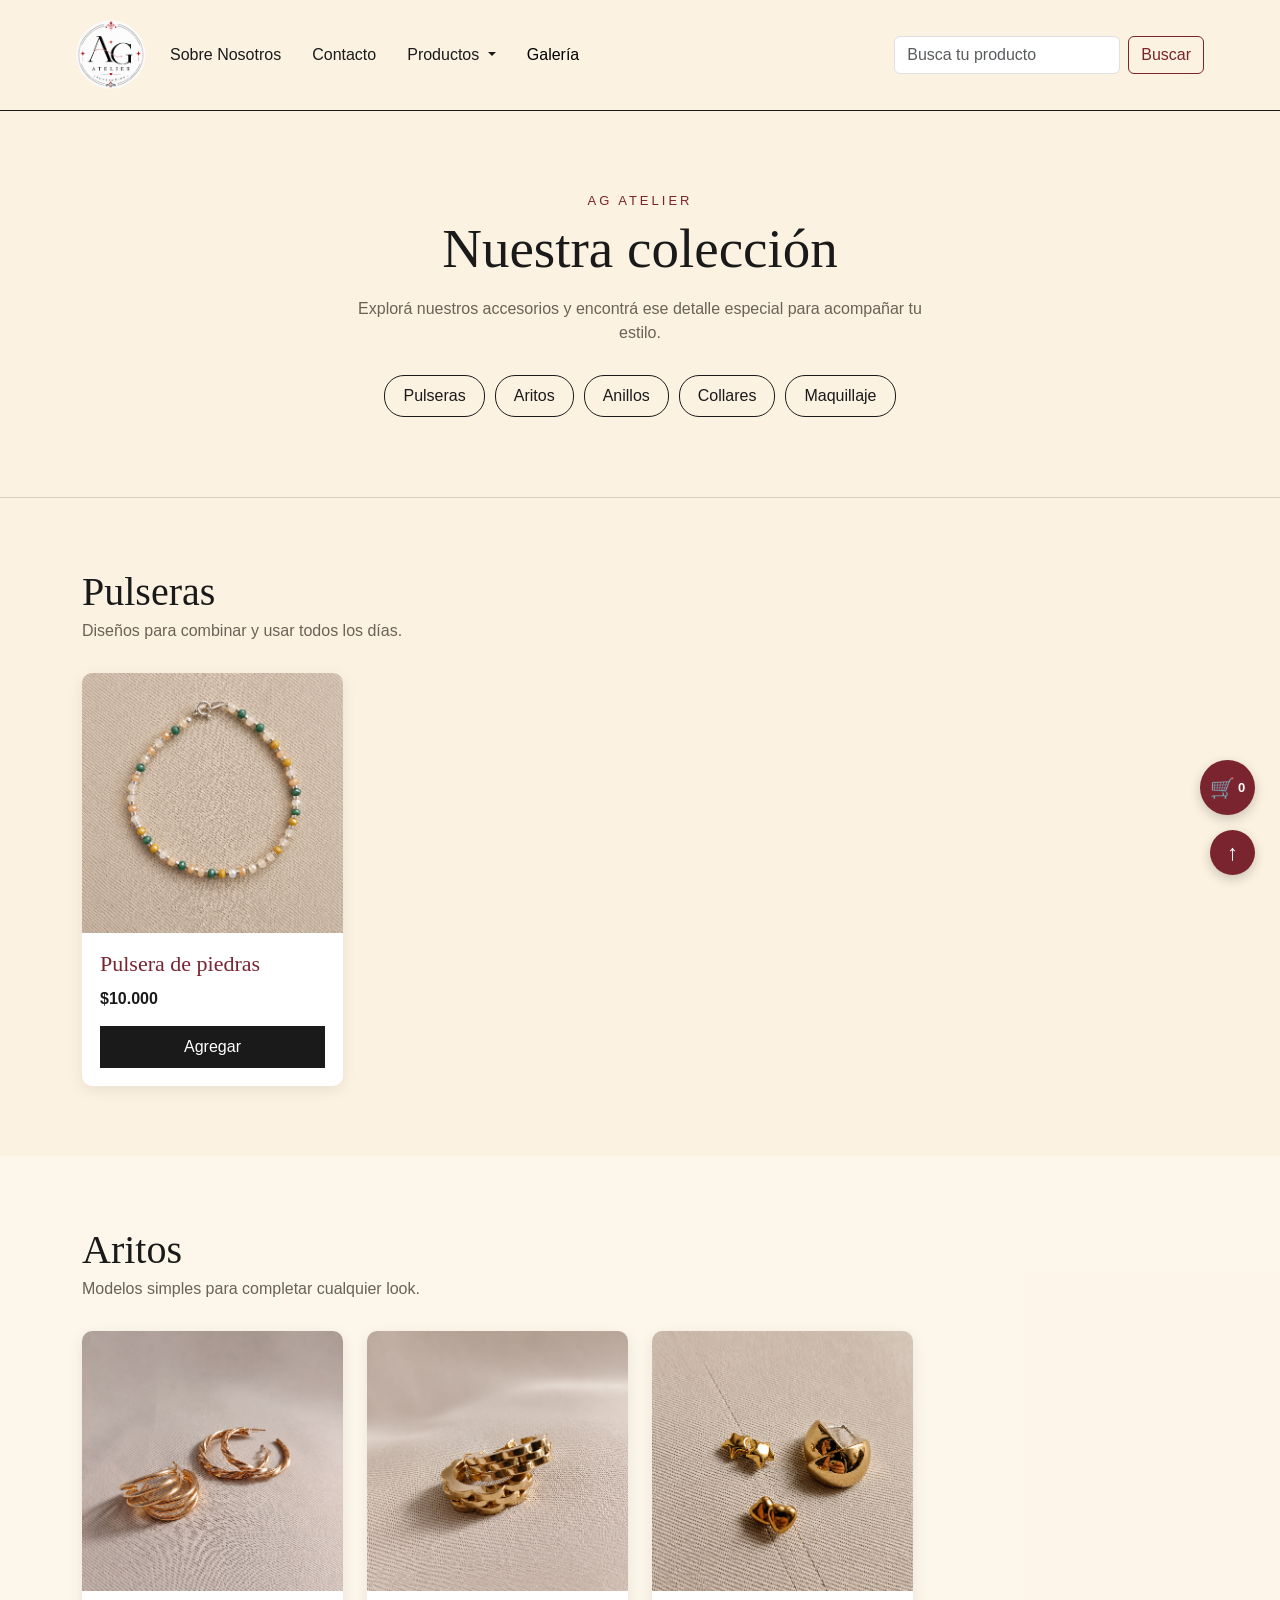
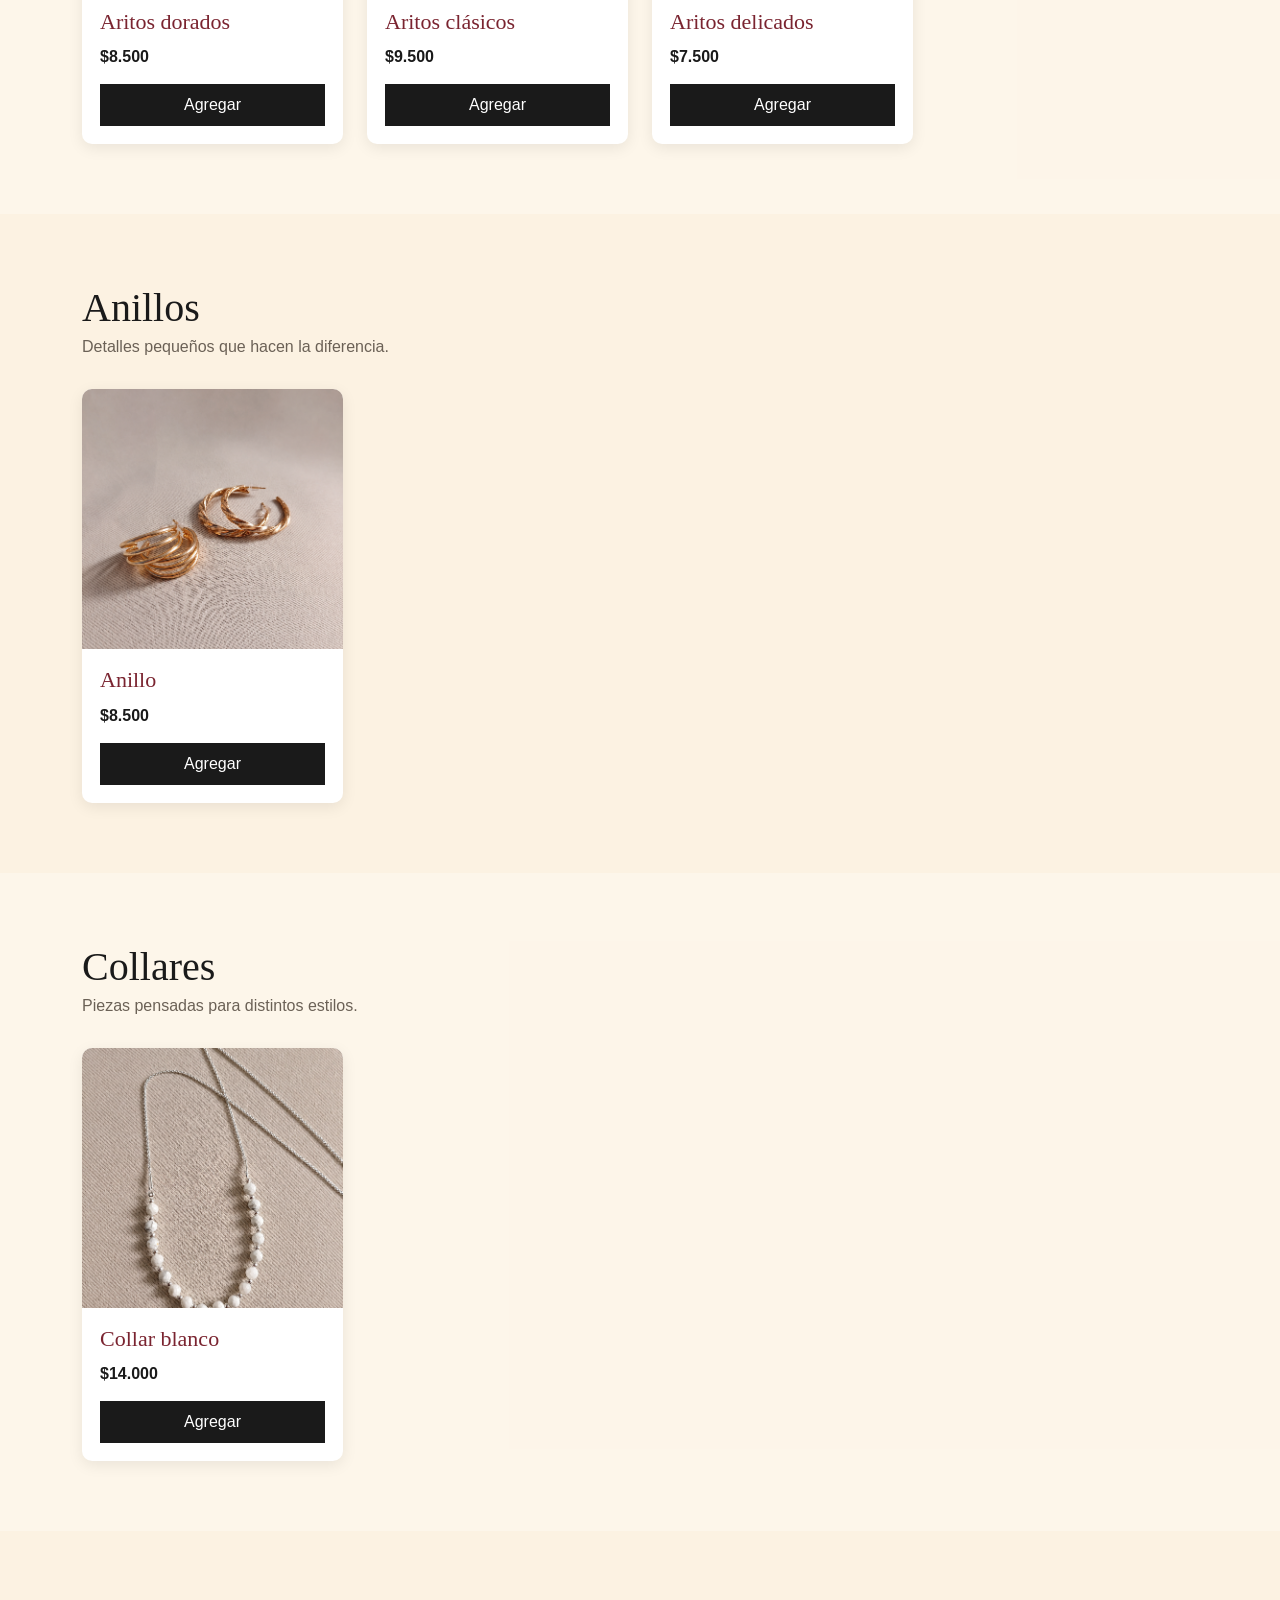
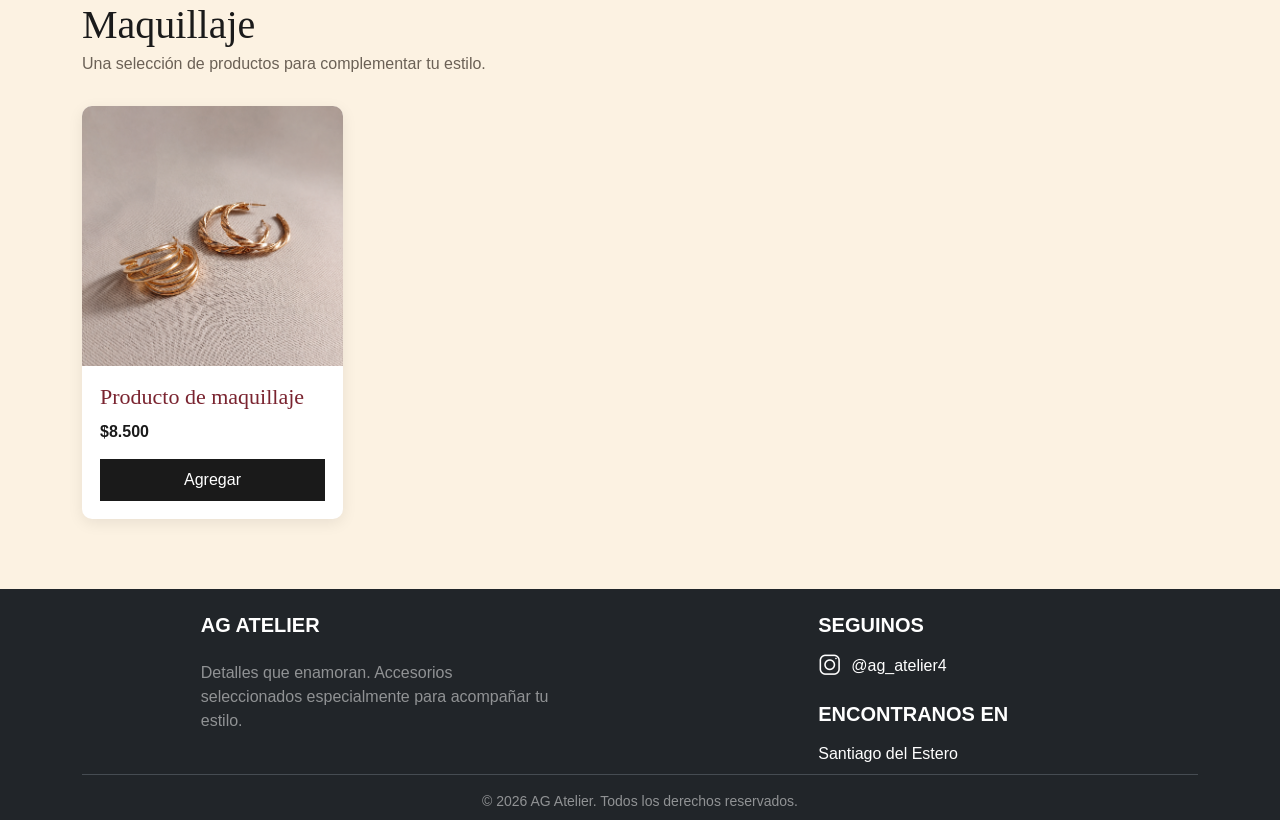
==== paginas/galeria.html @ cddf1ed0 "se agrega pagina de galeria, redireccionando bien todo el proyecto" ====
<!DOCTYPE html>
<html lang="es_AR">
<head>
    <meta charset="UTF-8">
    <meta name="viewport" content="width=device-width, initial-scale=1.0">
    <meta name="author" content="Paloma Lucas, Chaile Elio Federico, Torres Mari Mariano">
    <meta name="description" content="Galería de productos de AG Atelier">
    <meta name="keywords" content="Pulseras, aros, aritos, collares, oro, plata">
    <link rel="shortcut icon" href="../img/age_logo.png" type="image/x-icon">
    <link href="https://cdn.jsdelivr.net/npm/bootstrap@5.3.8/dist/css/bootstrap.min.css" rel="stylesheet" integrity="sha384-sRIl4kxILFvY47J16cr9ZwB07vP4J8+LH7qKQnuqkuIAvNWLzeN8tE5YBujZqJLB" crossorigin="anonymous">
    <link rel="stylesheet" href="../style.css">
    <title>Galería | AG Atelier</title>
</head>

<body id="inicio">

<header>
    <nav class="navbar navbar-expand-lg">
        <div class="container-fluid">
            <a class="navbar-brand" href="../index.html">
                <img src="../img/age_logo.png" alt="Logo AG Atelier">
            </a>

            <button class="navbar-toggler" type="button" data-bs-toggle="collapse" data-bs-target="#navbarSupportedContent" aria-controls="navbarSupportedContent" aria-expanded="false" aria-label="Abrir menú">
                <span class="navbar-toggler-icon"></span>
            </button>

            <div class="collapse navbar-collapse" id="navbarSupportedContent">
                <ul class="navbar-nav me-auto mb-2 mb-lg-0">
                    <li class="nav-item">
                        <a class="nav-link" href="">Sobre Nosotros</a>
                    </li>

                    <li class="nav-item">
                        <a class="nav-link" href="#" data-bs-toggle="modal" data-bs-target="#modalContacto" role="button">Contacto
                        </a>
                    </li>

                    <li class="nav-item dropdown">
                        <a class="nav-link dropdown-toggle" href="#" role="button" data-bs-toggle="dropdown" aria-expanded="false">
                            Productos
                        </a>

                    <ul class="dropdown-menu">
                        <li><a class="dropdown-item" href="#pulseras">Pulseras</a></li>
                        <li><a class="dropdown-item" href="#aritos">Aritos</a></li>
                        <li><a class="dropdown-item" href="#anillos">Anillos</a></li>
                        <li><a class="dropdown-item" href="#collares">Collares</a></li>
                        <li><a class="dropdown-item" href="#maquillaje">Maquillaje</a></li>
                    </ul>
                    </li>

                    <li class="nav-item">
                        <a class="nav-link active" href="galeria.html">Galería</a>
                    </li>
                </ul>

                <form class="d-flex" role="search">
                    <input class="form-control me-2" type="search" placeholder="Busca tu producto" aria-label="Buscar">
                    <button class="btn btn-outline-success" type="submit">Buscar</button>
                </form>
            </div>
        </div>
    </nav>
</header>

<main>

    <section class="galeria-inicio">
        <div class="container text-center">
            <p class="galeria-marca">AG ATELIER</p>
            <h1>Nuestra colección</h1>
            <p>Explorá nuestros accesorios y encontrá ese detalle especial para acompañar tu estilo.</p>

            <div class="categorias">
                <a href="#pulseras">Pulseras</a>
                <a href="#aritos">Aritos</a>
                <a href="#anillos">Anillos</a>
                <a href="#collares">Collares</a>
                <a href="#maquillaje">Maquillaje</a>
            </div>
        </div>
    </section>

    <section class="seccion-productos" id="pulseras">
        <div class="container">
            <div class="titulo-seccion">
                <h2>Pulseras</h2>
                <p>Diseños para combinar y usar todos los días.</p>
            </div>

            <div class="row g-4">
                <div class="col-12 col-sm-6 col-lg-4 col-xl-3">
                    <article class="producto-card">
                        <img src="../img/pulsera4.png" alt="Pulsera de piedras">

                        <div class="producto-info">
                            <h3>Pulsera de piedras</h3>
                            <p class="precio">$10.000</p>
                            <button type="button" class="btn-agregar">Agregar</button>
                        </div>
                    </article>
                </div>
            </div>
        </div>
    </section>

    <section class="seccion-productos fondo-suave" id="aritos">
        <div class="container">
            <div class="titulo-seccion">
                <h2>Aritos</h2>
                <p>Modelos simples para completar cualquier look.</p>
            </div>

            <div class="row g-4">
                <div class="col-12 col-sm-6 col-lg-4 col-xl-3">
                    <article class="producto-card">
                        <img src="../img/aritos_dor.png" alt="Aritos dorados">

                        <div class="producto-info">
                            <h3>Aritos dorados</h3>
                            <p class="precio">$8.500</p>
                            <button type="button" class="btn-agregar">Agregar</button>
                        </div>
                    </article>
                </div>

                <div class="col-12 col-sm-6 col-lg-4 col-xl-3">
                    <article class="producto-card">
                        <img src="../img/aritos1.png" alt="Aritos clásicos">

                        <div class="producto-info">
                            <h3>Aritos clásicos</h3>
                            <p class="precio">$9.500</p>
                            <button type="button" class="btn-agregar">Agregar</button>
                        </div>
                    </article>
                </div>

                <div class="col-12 col-sm-6 col-lg-4 col-xl-3">
                    <article class="producto-card">
                        <img src="../img/aritos2.png" alt="Aritos delicados">

                        <div class="producto-info">
                            <h3>Aritos delicados</h3>
                            <p class="precio">$7.500</p>
                            <button type="button" class="btn-agregar">Agregar</button>
                        </div>
                    </article>
                </div>
            </div>
        </div>
    </section>

    <section class="seccion-productos" id="anillos">
        <div class="container">
            <div class="titulo-seccion">
                <h2>Anillos</h2>
                <p>Detalles pequeños que hacen la diferencia.</p>
            </div>

            <div class="row g-4">
                <div class="col-12 col-sm-6 col-lg-4 col-xl-3">
                    <article class="producto-card">
                        <img src="../img/aritos_dor.png" alt="Anillo">

                        <div class="producto-info">
                            <h3>Anillo</h3>
                            <p class="precio">$8.500</p>
                            <button type="button" class="btn-agregar">Agregar</button>
                        </div>
                    </article>
                </div>
            </div>
        </div>
    </section>

    <section class="seccion-productos fondo-suave" id="collares">
        <div class="container">
            <div class="titulo-seccion">
                <h2>Collares</h2>
                <p>Piezas pensadas para distintos estilos.</p>
            </div>

            <div class="row g-4">
                <div class="col-12 col-sm-6 col-lg-4 col-xl-3">
                    <article class="producto-card">
                        <img src="../img/collar1.png" alt="Collar blanco">

                        <div class="producto-info">
                            <h3>Collar blanco</h3>
                            <p class="precio">$14.000</p>
                            <button type="button" class="btn-agregar">Agregar</button>
                        </div>
                    </article>
                </div>
            </div>
        </div>
    </section>

    <section class="seccion-productos" id="maquillaje">
        <div class="container">
            <div class="titulo-seccion">
                <h2>Maquillaje</h2>
                <p>Una selección de productos para complementar tu estilo.</p>
            </div>

            <div class="row g-4">
                <div class="col-12 col-sm-6 col-lg-4 col-xl-3">
                    <article class="producto-card">
                        <img src="../img/aritos_dor.png" alt="Producto de maquillaje">

                        <div class="producto-info">
                            <h3>Producto de maquillaje</h3>
                            <p class="precio">$8.500</p>
                            <button type="button" class="btn-agregar">Agregar</button>
                        </div>
                    </article>
                </div>
            </div>
        </div>
    </section>

</main>

<footer class="bg-dark text-white pt-2 pb-2">
    <div class="container text-center text-md-start">
        <div class="row text-center text-md-start">

            <div class="col-md-5 col-lg-4 col-xl-4 mx-auto mt-3">
                <h5 class="text-uppercase mb-4 fw-bold">AG Atelier</h5>
                <p class="text-white-50">
                    Detalles que enamoran. Accesorios seleccionados especialmente para acompañar tu estilo.
                </p>
            </div>

            <div class="col-md-4 col-lg-3 col-xl-3 mx-auto mt-3">
                <div class="mb-4">
                    <h5 class="text-uppercase mb-3 fw-bold">Seguinos</h5>

                    <a href="https://www.instagram.com/ag_atelier4/" target="_blank" class="text-white text-decoration-none d-flex align-items-center justify-content-center justify-content-md-start mb-4">
                        <img src="../img/ig_logo.png" alt="Instagram" width="25" class="me-2">
                        <span>@ag_atelier4</span>
                    </a>
                </div>

                <div class="bloque-ubicacion">
                    <h5 class="text-uppercase mb-3 fw-bold">Encontranos en</h5>
                    <span class="texto-ubicacion">Santiago del Estero</span>
                </div>
            </div>
        </div>

        <hr class="mb-3 mt-2 border-secondary opacity-50">

        <div class="row align-items-center">
            <div class="col-12 text-center">
                <p class="small mb-0 text-white-50">
                    &copy; 2026 AG Atelier. Todos los derechos reservados.
                </p>
            </div>
        </div>
    </div>
</footer>

<button type="button" class="btn-carrito" data-bs-toggle="modal" data-bs-target="#modalCarrito">
    🛒 <span id="contador-carrito">0</span>
</button>
<!-- Este es el modal del carrito -->
<div class="modal fade" id="modalCarrito" tabindex="-1" aria-labelledby="modalCarritoLabel" aria-hidden="true">
    <div class="modal-dialog">
        <div class="modal-content">

            <div class="modal-header">
                <h5 class="modal-title" id="modalCarritoLabel">Tu pedido</h5>
                <button type="button" class="btn-close" data-bs-dismiss="modal" aria-label="Cerrar"></button>
            </div>

            <div class="modal-body">
                <div id="lista-carrito">
                    <p>Tu carrito está vacío.</p>
                </div>

                <hr>

                <p class="fw-bold mb-0">
                    Total: $<span id="total-carrito">0</span>
                </p>
            </div>

            <div class="modal-footer">
                <button type="button" class="btn btn-outline-secondary" id="vaciar-carrito">
                    Vaciar carrito
                </button>

                <button type="button" class="btn btn-success" id="enviar-whatsapp">
                    Enviar por WhatsApp
                </button>
            </div>

        </div>
    </div>
</div>
<!-- Modal de Contacto -->
  <div class="modal fade" id="modalContacto" tabindex="-1" aria-labelledby="modalContactoLabel" aria-hidden="true">
    <div class="modal-dialog">
      <div class="modal-content border-0 shadow fondo-modal">
        <div class="modal-header bg-dark text-white">
          <h1 class="modal-title fs-5 text-uppercase fw-bold" id="modalContactoLabel">Contactanos</h1>
          <button type="button" class="btn-close btn-close-white" data-bs-dismiss="modal" aria-label="Cerrar"></button>
        </div>
        <div class="modal-body">
          <form id="formularioContacto">
            <div class="mb-3">
              <label for="nombre" class="form-label fw-bold">Nombre y Apellido</label>
              <input type="text" class="form-control" id="nombre" required minlength="4" />
            </div>
            <div class="mb-3">
              <label for="email" class="form-label fw-bold">Email</label>
              <input type="email" class="form-control" id="email" required placeholder="ejemplo@ejemplo.com" />
            </div>
            <div class="mb-3">
              <label for="telefono" class="form-label fw-bold">Teléfono</label>
              <input type="tel" class="form-control" id="telefono" required pattern="[0-9]{10}" maxlength="10"
                title="Por favor, ingresá exactamente 10 números" placeholder="Ej: 3851234567" />
              <div class="form-text" style="font-size: 0.85rem">Ingresá 10 números, sin espacios ni guiones.</div>
            </div>
            <div class="mb-3">
              <label for="mensaje" class="form-label fw-bold">Tu Consulta</label>
              <textarea class="form-control" id="mensaje" rows="3" required
                placeholder="Escribinos tu duda aqui..."></textarea>
            </div>
          </form>
        </div>
        <div class="modal-footer">
          <button type="button" class="btn btn-outline-secondary" data-bs-dismiss="modal">Cerrar</button>
          <button type="submit" form="formularioContacto" class="btn btn-dark text-uppercase">Enviar mensaje</button>
        </div>
      </div>
    </div>
  </div>
<a href="#inicio" class="btn-arriba" aria-label="Volver arriba">↑</a>

<script src="https://cdn.jsdelivr.net/npm/bootstrap@5.3.8/dist/js/bootstrap.bundle.min.js" integrity="sha384-FKyoEForCGlyvwx9Hj09JcYn3nv7wiPVlz7YYwJrWVcXK/BmnVDxM+D2scQbITxI" crossorigin="anonymous"></script>
<script src="/js/galeria.js"></script>

</body>
</html>
---- style.css ----
:root {
    --font-display: 'Cormorant Garamond', serif;
    --font-body: 'Jost', sans-serif;

    --color-bg: #fcf2e2;
    --color-black: #1A1A1A;
    --color-burgundy: #7A2430;
    --color-muted: #6B6156;
}

* {
    margin: 0;
    padding: 0;
    box-sizing: border-box;
}

html,
body {
    width: 100%;
}

body {
    font-family: var(--font-body);
    background-color: var(--color-bg);
    color: var(--color-black);
}

a {
    text-decoration: none;
}

ul {
    list-style: none;
}

.navbar {
    padding: 15px 5%;
    background-color: var(--color-bg);
    border-bottom: 1px solid var(--color-black);
}

.navbar-brand img {
    height: 70px;
    width: auto;
}

.navbar-nav {
    gap: 15px;
}

.nav-link {
    color: var(--color-black);
    font-weight: 500;
    transition: 0.3s;
}

.btn-outline-success {
    color: var(--color-burgundy);
    border-color: var(--color-burgundy);
}

.btn-outline-success:hover {
    background-color: var(--color-burgundy);
    border-color: var(--color-burgundy);
    color: white;
}
.portada {
    width: 100%;
    display: grid;
    grid-template-columns: 1fr 1fr;
    gap: 60px;
    align-items: center;
    padding: 70px 5%;
    border-bottom: 1px solid var(--color-black);

}


.texto-portada {
    max-width: 520px;
}

.etiqueta-destacada {
    font-size: 14px;
    color: var(--color-burgundy);
    margin-bottom: 10px;
    letter-spacing: 1px;
}

.texto-portada h1 {
    font-family: var(--font-display);
    font-size: 56px;
    line-height: 1.1;
    margin-bottom: 20px;
}

.texto-portada p {
    color: var(--color-muted);
    font-size: 17px;
    line-height: 1.7;
    margin-bottom: 25px;
}

.btn-principal {
    display: inline-block;
    padding: 14px 30px;
    background-color: var(--color-black);
    color: var(--color-bg);
    font-size: 14px;
    letter-spacing: 1px;
}

.btn-principal:hover {
    background-color: var(--color-burgundy);
    color: white;
}


.imagen-portada {
    width: 100%;
    height: 720px;
    overflow: hidden;
    border-radius: 18px;
    box-shadow: 0 10px 30px rgba(0, 0, 0, 0.15);
}

.carousel,
.carousel-inner,
.carousel-item {
    width: 100%;
    height: 100%;
} 
.carousel h5 {
    color: var(--color-burgundy);
    font-weight: 650;
    text-shadow: 1px 1px 4px rgba(255, 255, 255, 0.8);
}
.carousel p {
    color: var(--color-bg);
    font-weight: 500;
    text-shadow: 1px 1px 4px rgba(19, 12, 12, 0.8);
}
.carousel-item img {
    width: 100%;
    height: 100%;
    object-fit: cover;
    object-position: center;
}
.productos-destacados {
    width: 100%;
   padding: 45px 5% 60px;
}

.productos-destacados h2 {
    font-family: var(--font-display);
    font-size: 38px;
    color: var(--color-black);
    margin-bottom: 25px ;
}
.card-group {
    gap: 30px;
}
.card {
    border: none;
    border-radius: 16px;
    overflow: hidden;
    background-color: rgba(255, 255, 255, 0.55);
    box-shadow: 0 8px 20px rgba(0, 0, 0, 0.10);
    transition: 0.3s;
}
.card-img-cont{
    width: 100%;
    height: 340px;
    overflow: hidden;
    background-color: #f8ead8;
}
.card-img-top {
    width: 100%;
    height: 100%;
    object-fit: cover;
    object-position: center;
}
.card-aritos {
    object-position: center 58%;
}

.card-collar {
    object-position: center 75%;
}

.card-pulsera {
    object-position: center 53%;
}
.card-body {
    padding: 25px;
}
.card-title {
    font-family: var(--font-display);
    font-size: 24px;
    color: var(--color-burgundy);

    margin-bottom: 12px;
}
.card-text {
    color: var(--color-muted);
    font-size: 15px;
    line-height: 1.6;
}
.bg-dark.text-white.pt-2.pb-2 {
    background-color: #2b2c2e;
}

.fondo-modal {
    background-color: #fcf2e2 !important;
}

.fondo-modal .form-control {
    background-color: transparent !important;
}

.fondo-modal .form-control:focus {
    background-color: transparent !important;
    border-color: #7A2430 !important;
    box-shadow: 0 0 0 0.25rem rgba(122, 36, 48, 0.25) !important;
}
.galeria-inicio {
    padding: 80px 5%;
    border-bottom: 1px solid rgba(0, 0, 0, 0.15);
}

.galeria-inicio .container {
    max-width: 750px;
}

.galeria-marca {
    color: var(--color-burgundy);
    font-size: 13px;
    letter-spacing: 3px;
    margin-bottom: 5px;
}

.galeria-inicio h1 {
    font-family: var(--font-display);
    font-size: 55px;
}

.galeria-inicio > .container > p:not(.galeria-marca) {
    color: var(--color-muted);
    margin: 15px auto 30px;
    max-width: 600px;
}

.categorias {
    display: flex;
    justify-content: center;
    flex-wrap: wrap;
    gap: 10px;
}

.categorias a {
    padding: 8px 18px;
    border: 1px solid var(--color-black);
    border-radius: 20px;
    color: var(--color-black);
}

.categorias a:hover {
    background-color: var(--color-burgundy);
    border-color: var(--color-burgundy);
    color: white;
}


.seccion-productos {
    padding: 70px 5%;
    scroll-margin-top: 30px;
}

.fondo-suave {
    background-color: rgba(255, 255, 255, 0.25);
}

.titulo-seccion {
    margin-bottom: 30px;
}

.titulo-seccion h2 {
    font-family: var(--font-display);
    font-size: 40px;
    margin-bottom: 3px;
}

.titulo-seccion p {
    color: var(--color-muted);
}
.producto-card {
    height: 100%;
    background-color: white;
    border-radius: 10px;
    overflow: hidden;
    box-shadow: 0 4px 15px rgba(0, 0, 0, 0.08);
}

.producto-card img {
    width: 100%;
    height: 260px;
    object-fit: cover;
}

.producto-info {
    padding: 18px;
}

.producto-info h3 {
    font-family: var(--font-display);
    color: var(--color-burgundy);
    font-size: 22px;
}

.precio {
    font-weight: 600;
    margin: 10px 0 15px;
}

.producto-info button {
    width: 100%;
    padding: 9px;
    border: none;
    background-color: var(--color-black);
    color: white;
}

.producto-info button:hover {
    background-color: var(--color-burgundy);
}
.btn-arriba {
    position: fixed;
    right: 25px;
    bottom: 25px;
    width: 45px;
    height: 45px;

    display: flex;
    align-items: center;
    justify-content: center;

    background-color: var(--color-burgundy);
    color: white;

    border-radius: 50%;

    font-size: 22px;
    font-weight: bold;

    box-shadow: 0 4px 12px rgba(0, 0, 0, 0.2);

    z-index: 1000;

    transition: 0.2s;
}

.btn-arriba:hover {
    background-color: var(--color-black);
    color: white;
    transform: translateY(-3px);
}

.btn-carrito {
    position: fixed;
    right: 25px;
    bottom: 85px;

    width: 55px;
    height: 55px;

    border: none;
    border-radius: 50%;

    background-color: var(--color-burgundy);
    color: white;

    font-size: 20px;

    display: flex;
    align-items: center;
    justify-content: center;
    gap: 3px;

    box-shadow: 0 4px 12px rgba(0, 0, 0, 0.2);

    z-index: 1100;
    cursor: pointer;
}

.btn-carrito:hover {
    background-color: var(--color-black);
}
#contador-carrito {
    font-size: 13px;
    font-weight: bold;
}
#modalCarrito .modal-header {
    background-color: var(--color-burgundy);
    color: var(--color-bg);
}

#modalCarrito .modal-content {
    border: none;
    border-radius: 15px;
    overflow: hidden;
}

#modalCarrito .btn-close {
    filter: invert(1);
}
#vaciar-carrito {
    border-color: var(--color-muted);
    color: var(--color-muted);
    background-color: transparent;
}

#vaciar-carrito:hover {
    background-color: var(--color-muted);
    color: white;
}

#enviar-whatsapp {
    background-color: var(--color-burgundy);
    border-color: var(--color-burgundy);
    color: white;
}

#enviar-whatsapp:hover {
    background-color: var(--color-black);
    border-color: var(--color-black);
}

@media (max-width: 600px) {

    .galeria-inicio {
        padding: 55px 5%;
    }

    .galeria-inicio h1 {
        font-size: 40px;
    }

    .seccion-productos {
        padding: 50px 5%;
    }

    .titulo-seccion {
        text-align: center;
    }

    .producto-card img {
        height: 280px;
    }
}
@media (max-width: 900px) {

    .portada {
        grid-template-columns: 1fr;
        gap: 40px;
        text-align: center;
    }

    .texto-portada {
        margin: auto;
    }

    .texto-portada h1 {
        font-size: 42px;
    }

    .imagen-portada {
        height: 350px;
    }
}


@media (max-width: 600px) {

    .portada {
        padding: 40px 5%;
    }

    .texto-portada h1 {
        font-size: 34px;
    }

    .texto-portada p {
        font-size: 15px;
    }

    .imagen-portada {
        height: 280px;
        border-radius: 12px;
    }
}
@media (max-width: 768px) {

    .card-group {
        display: flex;
        flex-direction: column;
        gap: 25px;
    }

    .card-img-top {
        height: 230px;    }
}
/* @media (max-width: 900px) {
    .portada {
        grid-template-columns: 1fr;
    }
 
    .pilares {
        grid-template-columns: 1fr;
    }
}
 
@media (max-width: 600px) {
    .cabecera {
        flex-direction: column;
        gap: 15px;
    }
 
    .menu-principal ul {
        flex-wrap: wrap;
        justify-content: center;
    }
 
    .texto-portada h1 {
        font-size: 32px;
    }
 
    .pie-pagina {
        flex-direction: column;
        text-align: center;
    }

    media querie usado anteriormente
} */
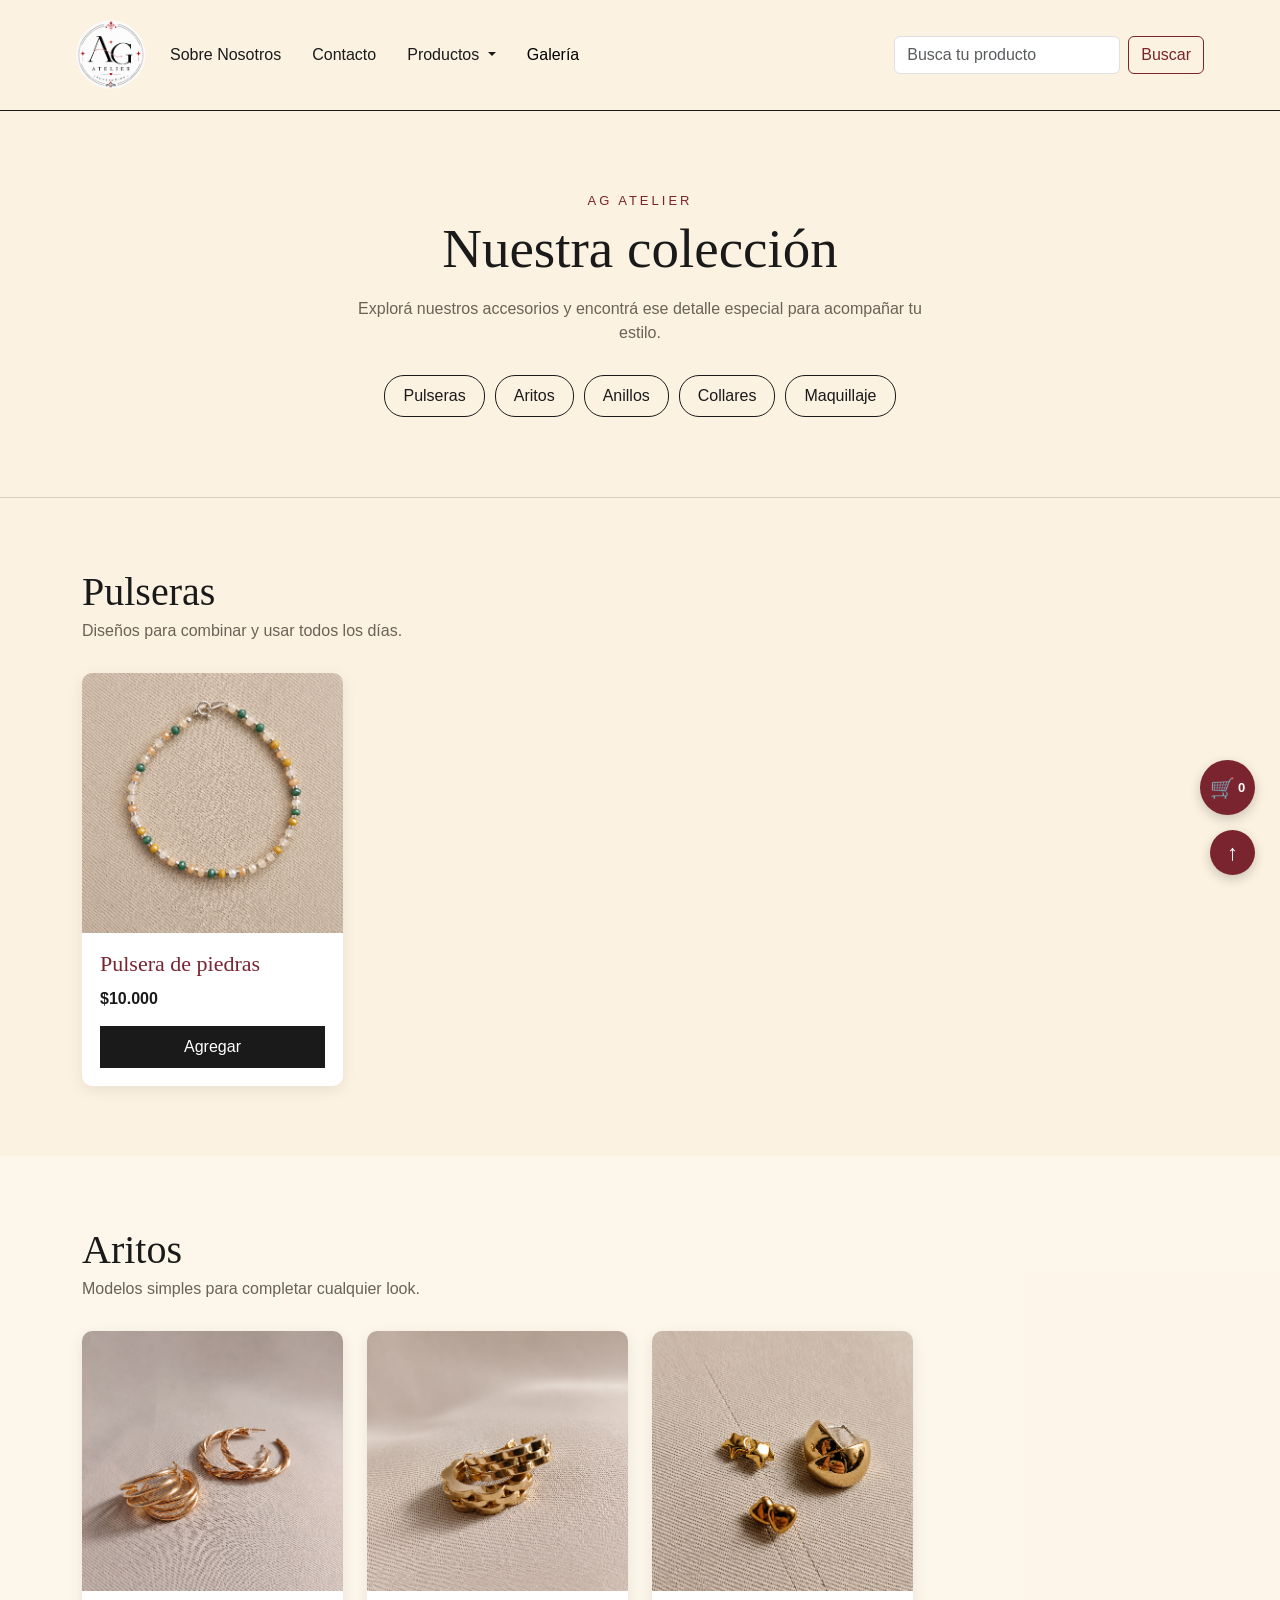
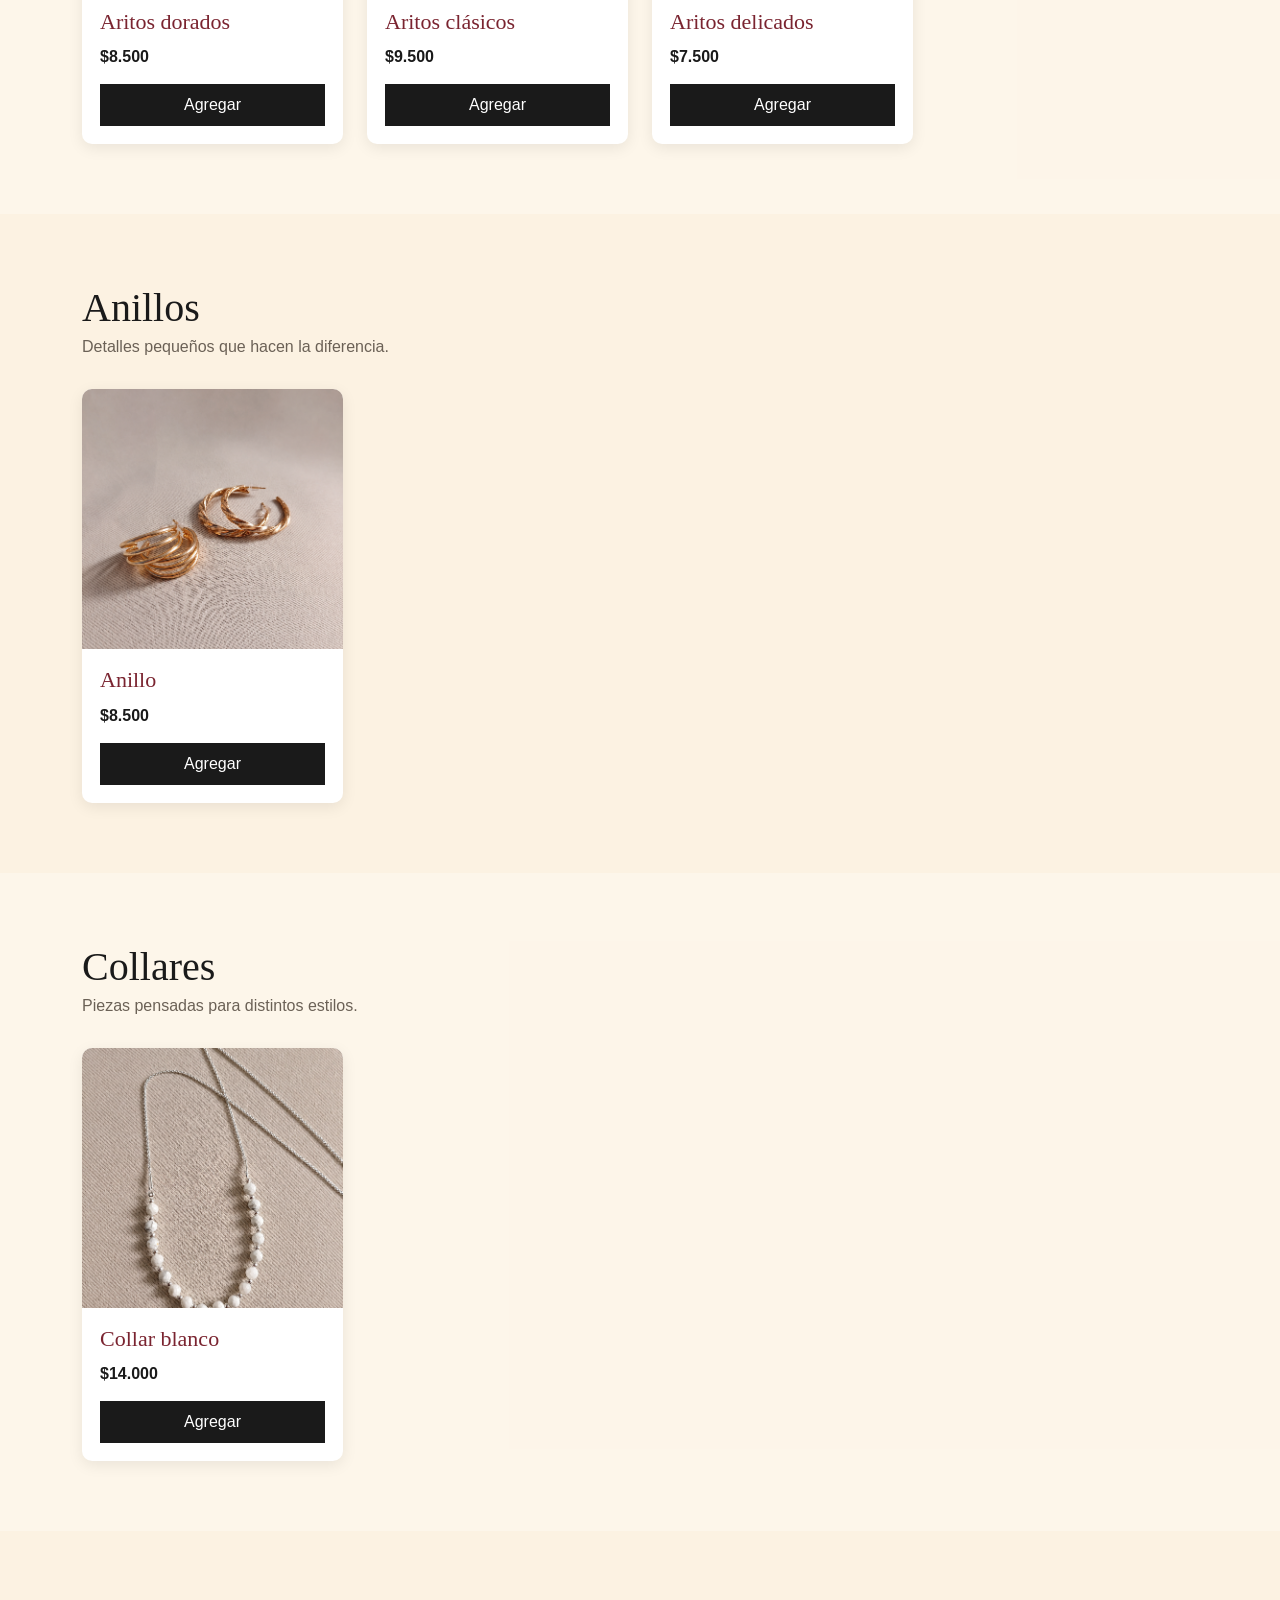
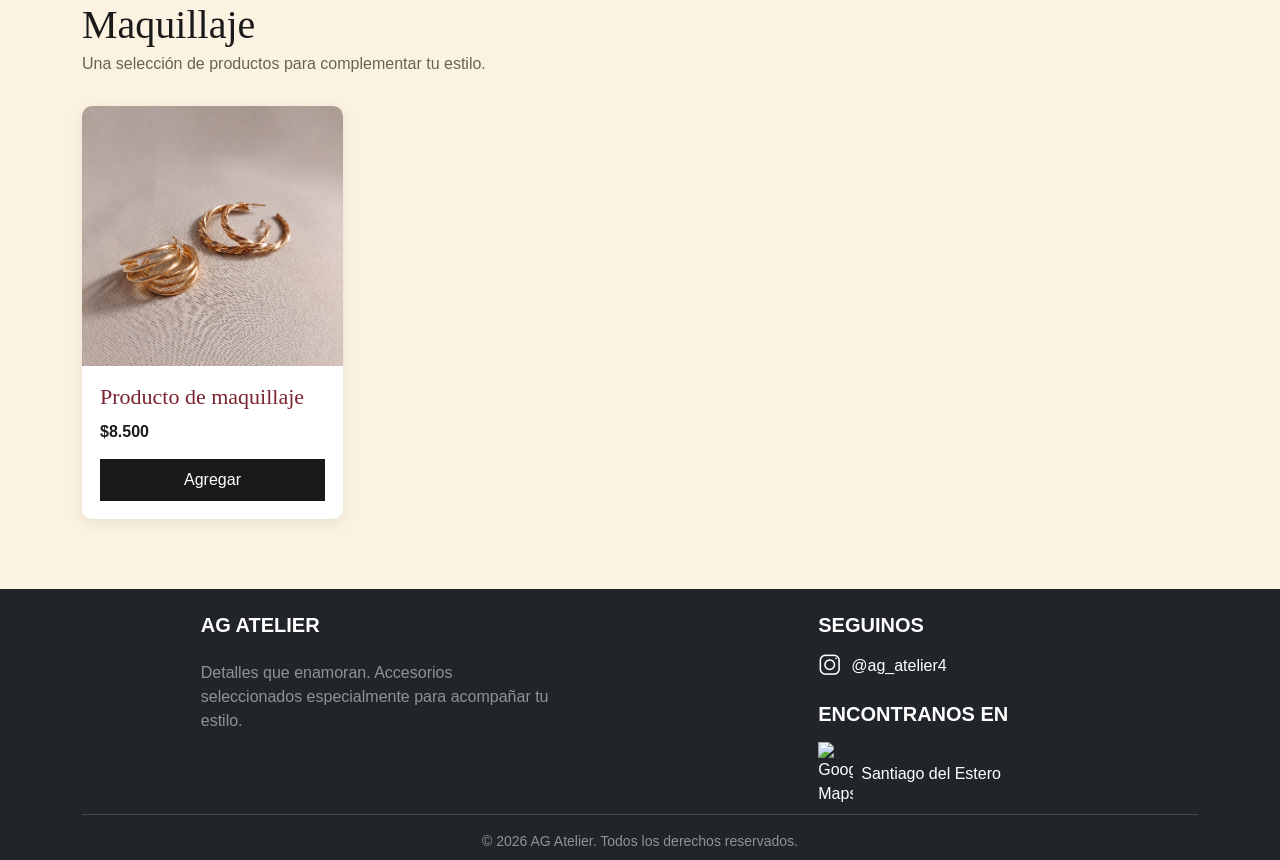
==== commit 0f26a7cf: "se agrega animacion al agregar producto al carrito, y un img de ubicacion" ====
--- a/paginas/galeria.html
+++ b/paginas/galeria.html
@@ -28,7 +28,7 @@
             <div class="collapse navbar-collapse" id="navbarSupportedContent">
                 <ul class="navbar-nav me-auto mb-2 mb-lg-0">
                     <li class="nav-item">
-                        <a class="nav-link" href="">Sobre Nosotros</a>
+                        <a class="nav-link" href="/paginas/sobrenosotros.html">Sobre Nosotros</a>
                     </li>
 
                     <li class="nav-item">
@@ -56,7 +56,7 @@
                 </ul>
 
                 <form class="d-flex" role="search">
-                    <input class="form-control me-2" type="search" placeholder="Busca tu producto" aria-label="Buscar">
+                    <input class="form-control me-2" type="search" id="buscador" name="buscador" autocomplete="off" placeholder="Busca tu producto" aria-label="Buscar">
                     <button class="btn btn-outline-success" type="submit">Buscar</button>
                 </form>
             </div>
@@ -65,13 +65,11 @@
 </header>
 
 <main>
-
     <section class="galeria-inicio">
         <div class="container text-center">
             <p class="galeria-marca">AG ATELIER</p>
             <h1>Nuestra colección</h1>
             <p>Explorá nuestros accesorios y encontrá ese detalle especial para acompañar tu estilo.</p>
-
             <div class="categorias">
                 <a href="#pulseras">Pulseras</a>
                 <a href="#aritos">Aritos</a>
@@ -81,19 +79,16 @@
             </div>
         </div>
     </section>
-
     <section class="seccion-productos" id="pulseras">
         <div class="container">
             <div class="titulo-seccion">
                 <h2>Pulseras</h2>
                 <p>Diseños para combinar y usar todos los días.</p>
             </div>
-
             <div class="row g-4">
                 <div class="col-12 col-sm-6 col-lg-4 col-xl-3">
                     <article class="producto-card">
                         <img src="../img/pulsera4.png" alt="Pulsera de piedras">
-
                         <div class="producto-info">
                             <h3>Pulsera de piedras</h3>
                             <p class="precio">$10.000</p>
@@ -104,19 +99,16 @@
             </div>
         </div>
     </section>
-
     <section class="seccion-productos fondo-suave" id="aritos">
         <div class="container">
             <div class="titulo-seccion">
                 <h2>Aritos</h2>
                 <p>Modelos simples para completar cualquier look.</p>
             </div>
-
             <div class="row g-4">
                 <div class="col-12 col-sm-6 col-lg-4 col-xl-3">
                     <article class="producto-card">
                         <img src="../img/aritos_dor.png" alt="Aritos dorados">
-
                         <div class="producto-info">
                             <h3>Aritos dorados</h3>
                             <p class="precio">$8.500</p>
@@ -124,11 +116,9 @@
                         </div>
                     </article>
                 </div>
-
                 <div class="col-12 col-sm-6 col-lg-4 col-xl-3">
                     <article class="producto-card">
                         <img src="../img/aritos1.png" alt="Aritos clásicos">
-
                         <div class="producto-info">
                             <h3>Aritos clásicos</h3>
                             <p class="precio">$9.500</p>
@@ -136,11 +126,9 @@
                         </div>
                     </article>
                 </div>
-
                 <div class="col-12 col-sm-6 col-lg-4 col-xl-3">
                     <article class="producto-card">
                         <img src="../img/aritos2.png" alt="Aritos delicados">
-
                         <div class="producto-info">
                             <h3>Aritos delicados</h3>
                             <p class="precio">$7.500</p>
@@ -151,19 +139,16 @@
             </div>
         </div>
     </section>
-
     <section class="seccion-productos" id="anillos">
         <div class="container">
             <div class="titulo-seccion">
                 <h2>Anillos</h2>
                 <p>Detalles pequeños que hacen la diferencia.</p>
             </div>
-
             <div class="row g-4">
                 <div class="col-12 col-sm-6 col-lg-4 col-xl-3">
                     <article class="producto-card">
                         <img src="../img/aritos_dor.png" alt="Anillo">
-
                         <div class="producto-info">
                             <h3>Anillo</h3>
                             <p class="precio">$8.500</p>
@@ -174,19 +159,16 @@
             </div>
         </div>
     </section>
-
     <section class="seccion-productos fondo-suave" id="collares">
         <div class="container">
             <div class="titulo-seccion">
                 <h2>Collares</h2>
                 <p>Piezas pensadas para distintos estilos.</p>
             </div>
-
             <div class="row g-4">
                 <div class="col-12 col-sm-6 col-lg-4 col-xl-3">
                     <article class="producto-card">
                         <img src="../img/collar1.png" alt="Collar blanco">
-
                         <div class="producto-info">
                             <h3>Collar blanco</h3>
                             <p class="precio">$14.000</p>
@@ -197,19 +179,16 @@
             </div>
         </div>
     </section>
-
     <section class="seccion-productos" id="maquillaje">
         <div class="container">
             <div class="titulo-seccion">
                 <h2>Maquillaje</h2>
                 <p>Una selección de productos para complementar tu estilo.</p>
             </div>
-
             <div class="row g-4">
                 <div class="col-12 col-sm-6 col-lg-4 col-xl-3">
                     <article class="producto-card">
                         <img src="../img/aritos_dor.png" alt="Producto de maquillaje">
-
                         <div class="producto-info">
                             <h3>Producto de maquillaje</h3>
                             <p class="precio">$8.500</p>
@@ -220,7 +199,6 @@
             </div>
         </div>
     </section>
-
 </main>
 
 <footer class="bg-dark text-white pt-2 pb-2">
@@ -246,7 +224,12 @@
 
                 <div class="bloque-ubicacion">
                     <h5 class="text-uppercase mb-3 fw-bold">Encontranos en</h5>
-                    <span class="texto-ubicacion">Santiago del Estero</span>
+                    <a
+                        class="text-white text-decoration-none d-flex align-items-center justify-content-center justify-content-md-start">
+                        <img src="https://static.vecteezy.com/system/resources/thumbnails/059/493/079/small/white-location-icon-free-png.png"
+                            alt="Google Maps" width="35" class="me-2" />
+                        <span class="texto-ubicacion">Santiago del Estero</span>
+                    </a>
                 </div>
             </div>
         </div>
@@ -262,7 +245,7 @@
         </div>
     </div>
 </footer>
-
+<div id="aviso-carrito" class="aviso-carrito"></div>
 <button type="button" class="btn-carrito" data-bs-toggle="modal" data-bs-target="#modalCarrito">
     🛒 <span id="contador-carrito">0</span>
 </button>
@@ -313,15 +296,15 @@
           <form id="formularioContacto">
             <div class="mb-3">
               <label for="nombre" class="form-label fw-bold">Nombre y Apellido</label>
-              <input type="text" class="form-control" id="nombre" required minlength="4" />
+              <input type="text" class="form-control" id="nombre" name="nombre" autocomplete="name" required minlength="4" />
             </div>
             <div class="mb-3">
               <label for="email" class="form-label fw-bold">Email</label>
-              <input type="email" class="form-control" id="email" required placeholder="ejemplo@ejemplo.com" />
+              <input type="email" class="form-control" id="email" name="email" autocomplete="email" required placeholder="ejemplo@ejemplo.com" />
             </div>
             <div class="mb-3">
               <label for="telefono" class="form-label fw-bold">Teléfono</label>
-              <input type="tel" class="form-control" id="telefono" required pattern="[0-9]{10}" maxlength="10"
+              <input type="tel" class="form-control" id="telefono" name="telefono" autocomplete="tel" required pattern="[0-9]{10}" maxlength="10"
                 title="Por favor, ingresá exactamente 10 números" placeholder="Ej: 3851234567" />
               <div class="form-text" style="font-size: 0.85rem">Ingresá 10 números, sin espacios ni guiones.</div>
             </div>
@@ -343,6 +326,7 @@
 
 <script src="https://cdn.jsdelivr.net/npm/bootstrap@5.3.8/dist/js/bootstrap.bundle.min.js" integrity="sha384-FKyoEForCGlyvwx9Hj09JcYn3nv7wiPVlz7YYwJrWVcXK/BmnVDxM+D2scQbITxI" crossorigin="anonymous"></script>
 <script src="/js/galeria.js"></script>
+<script src="/js/contacto.js"></script>
 
 </body>
 </html>
--- a/style.css
+++ b/style.css
@@ -339,23 +339,16 @@
     bottom: 25px;
     width: 45px;
     height: 45px;
-
     display: flex;
     align-items: center;
     justify-content: center;
-
-    background-color: var(--color-burgundy);
-    color: white;
-
+    background-color: var(--color-burgundy);
+    color: white;
     border-radius: 50%;
-
     font-size: 22px;
     font-weight: bold;
-
     box-shadow: 0 4px 12px rgba(0, 0, 0, 0.2);
-
     z-index: 1000;
-
     transition: 0.2s;
 }
 
@@ -369,32 +362,28 @@
     position: fixed;
     right: 25px;
     bottom: 85px;
-
     width: 55px;
     height: 55px;
-
     border: none;
     border-radius: 50%;
-
-    background-color: var(--color-burgundy);
-    color: white;
-
+    background-color: var(--color-burgundy);
+    color: white;
     font-size: 20px;
-
     display: flex;
     align-items: center;
     justify-content: center;
     gap: 3px;
-
     box-shadow: 0 4px 12px rgba(0, 0, 0, 0.2);
-
     z-index: 1100;
     cursor: pointer;
+    transition: 0.2s;
 }
 
 .btn-carrito:hover {
     background-color: var(--color-black);
-}
+    transform: translateY(-2px);
+}
+
 #contador-carrito {
     font-size: 13px;
     font-weight: bold;
@@ -413,6 +402,15 @@
 #modalCarrito .btn-close {
     filter: invert(1);
 }
+
+.producto-carrito {
+    display: flex;
+    justify-content: space-between;
+    gap: 15px;
+    padding: 10px 0;
+    border-bottom: 1px solid #ddd;
+}
+
 #vaciar-carrito {
     border-color: var(--color-muted);
     color: var(--color-muted);
@@ -435,6 +433,159 @@
     border-color: var(--color-black);
 }
 
+.aviso-carrito {
+    position: fixed;
+    right: 25px;
+    bottom: 150px;
+    padding: 10px 15px;
+    background-color: var(--color-bg);
+    color: var(--color-black);
+    border-left: 4px solid var(--color-burgundy);
+    border-radius: 6px;
+    box-shadow: 0 4px 12px rgba(0, 0, 0, 0.15);
+    font-size: 14px;
+    opacity: 0;
+    transform: translateY(10px);
+    pointer-events: none;
+    transition: 0.25s;
+    z-index: 1100;
+}
+
+.aviso-carrito.mostrar {
+    opacity: 1;
+    transform: translateY(0);
+}
+.btn-agregar {
+    transition: background-color 0.25s, color 0.25s;
+}
+
+.producto-info .btn-agregar.agregado,
+.producto-info .btn-agregar.agregado:hover {
+    background-color: #4f7f58;
+    color: white;
+    pointer-events: none;
+}
+.sobre-nosotros {
+    background-color: var(--color-bg);
+}
+
+.foto-nosotros {
+    position: relative;
+    overflow: hidden;
+    border-radius: 15px;
+}
+
+.foto-nosotros img {
+    width: 100%;
+    height: 520px;
+    object-fit: cover;
+}
+
+.nombre-flotante {
+    position: absolute;
+    left: 20px;
+    bottom: 20px;
+    padding: 12px 20px;
+    background-color: var(--color-bg);
+    border-radius: 8px;
+}
+
+.nombre-flotante span,
+.nombre-flotante strong {
+    display: block;
+}
+
+.nombre-flotante span {
+    color: var(--color-muted);
+    font-size: 12px;
+}
+
+.nombre-flotante strong {
+    font-family: var(--font-display);
+    color: var(--color-burgundy);
+    font-size: 24px;
+}
+
+.subtitulo-nosotros {
+    color: var(--color-burgundy);
+    font-size: 13px;
+    letter-spacing: 3px;
+    margin-bottom: 8px;
+}
+
+.titulo-nosotros {
+    font-family: var(--font-display);
+    font-size: 48px;
+    margin-bottom: 25px;
+}
+
+.sobre-nosotros p {
+    color: var(--color-muted);
+    line-height: 1.7;
+}
+
+.valor-nosotros {
+    padding: 25px 10px;
+    border-top: 1px solid var(--color-black);
+}
+
+.valor-nosotros span {
+    color: var(--color-burgundy);
+    font-size: 13px;
+}
+
+.valor-nosotros h3 {
+    font-family: var(--font-display);
+    font-size: 25px;
+    margin: 8px 0;
+}
+
+.valor-nosotros p {
+    color: var(--color-muted);
+    line-height: 1.6;
+}
+
+/* EQUIPO DE DESARROLLO */
+
+.equipo-trabajo {
+    border-top: 1px solid rgba(26, 26, 26, 0.15);
+    background-color: rgba(255, 255, 255, 0.2);
+}
+
+.titulo-equipo {
+    font-family: var(--font-display);
+    font-size: 36px;
+}
+
+.miembro-equipo {
+    padding: 20px;
+}
+
+.miembro-equipo h3 {
+    font-family: var(--font-display);
+    color: var(--color-burgundy);
+    font-size: 22px;
+    margin-bottom: 5px;
+}
+
+.miembro-equipo p {
+    color: var(--color-muted);
+    font-size: 14px;
+    margin: 0;
+}
+@media (max-width: 768px) {
+    .foto-nosotros img {
+        height: 400px;
+    }
+
+    .titulo-nosotros {
+        font-size: 36px;
+    }
+
+    .titulo-equipo {
+        font-size: 30px;
+    }
+}
 @media (max-width: 600px) {
 
     .galeria-inicio {
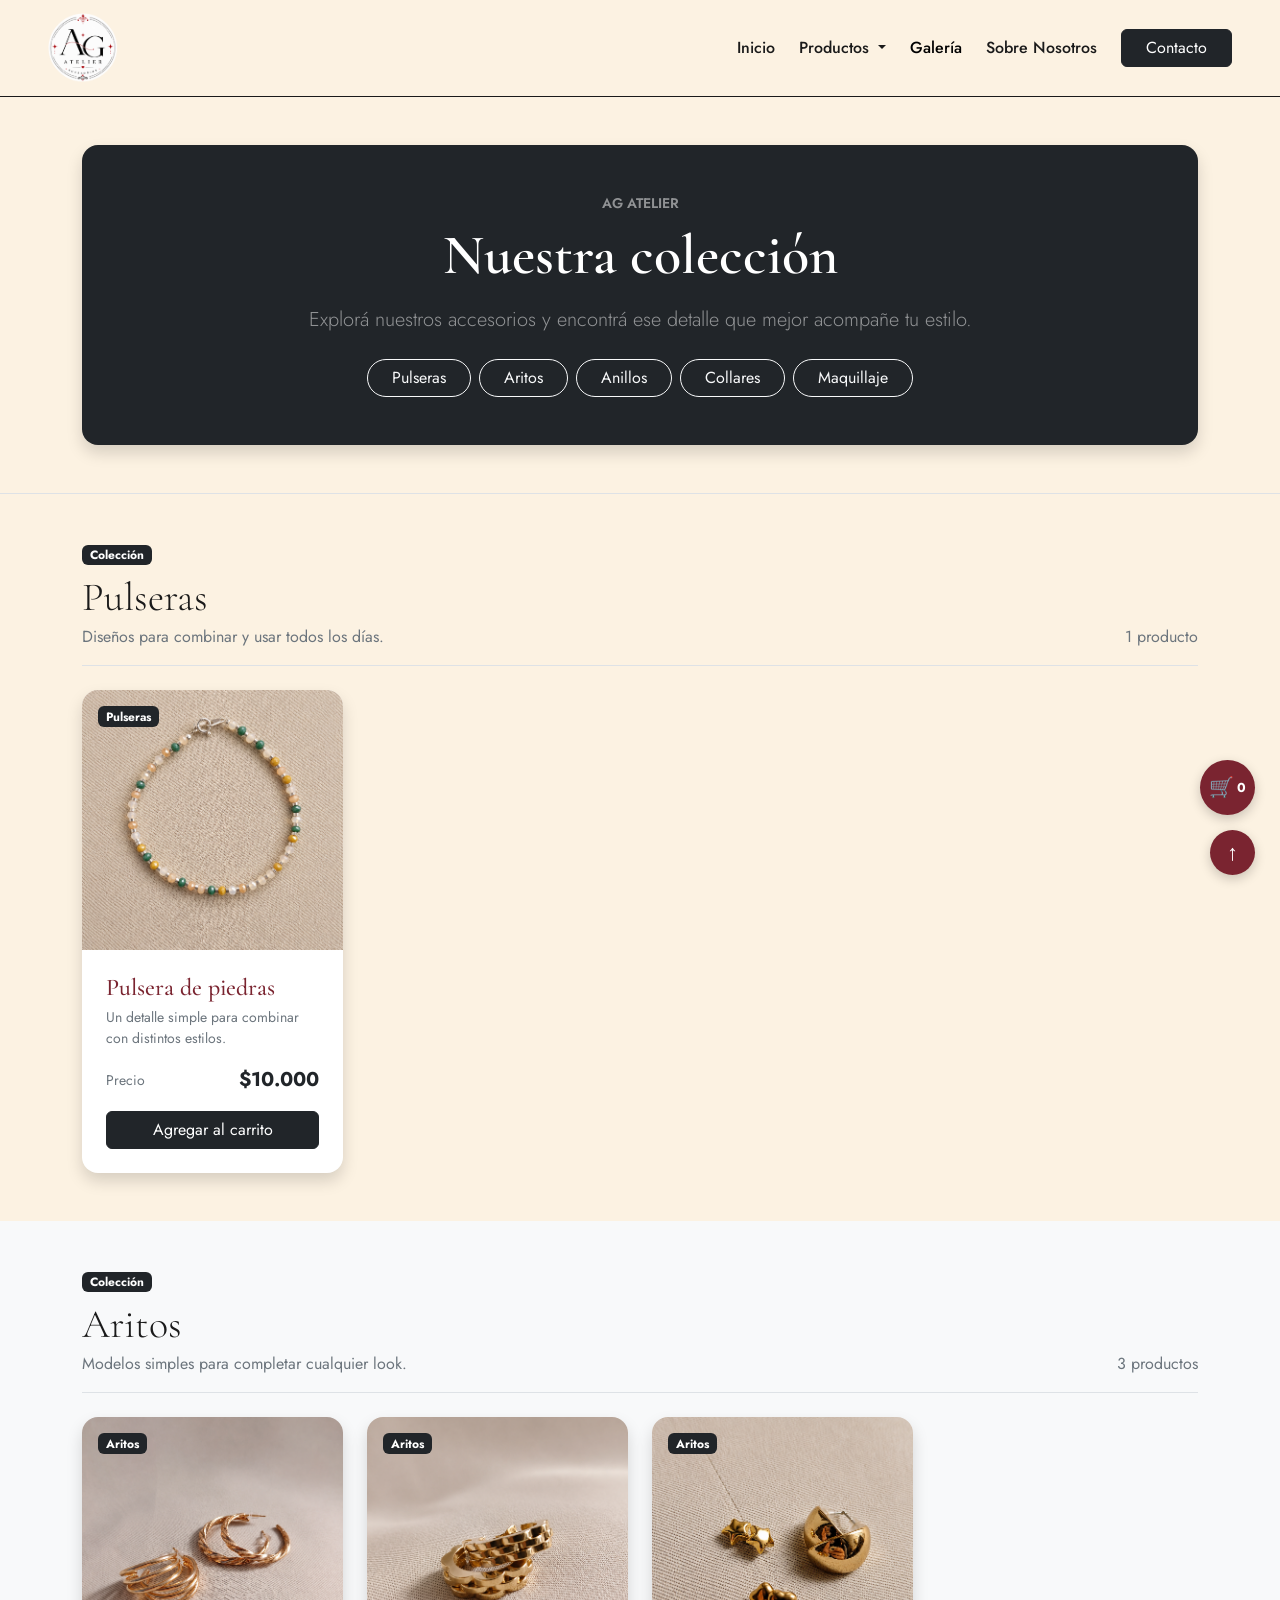
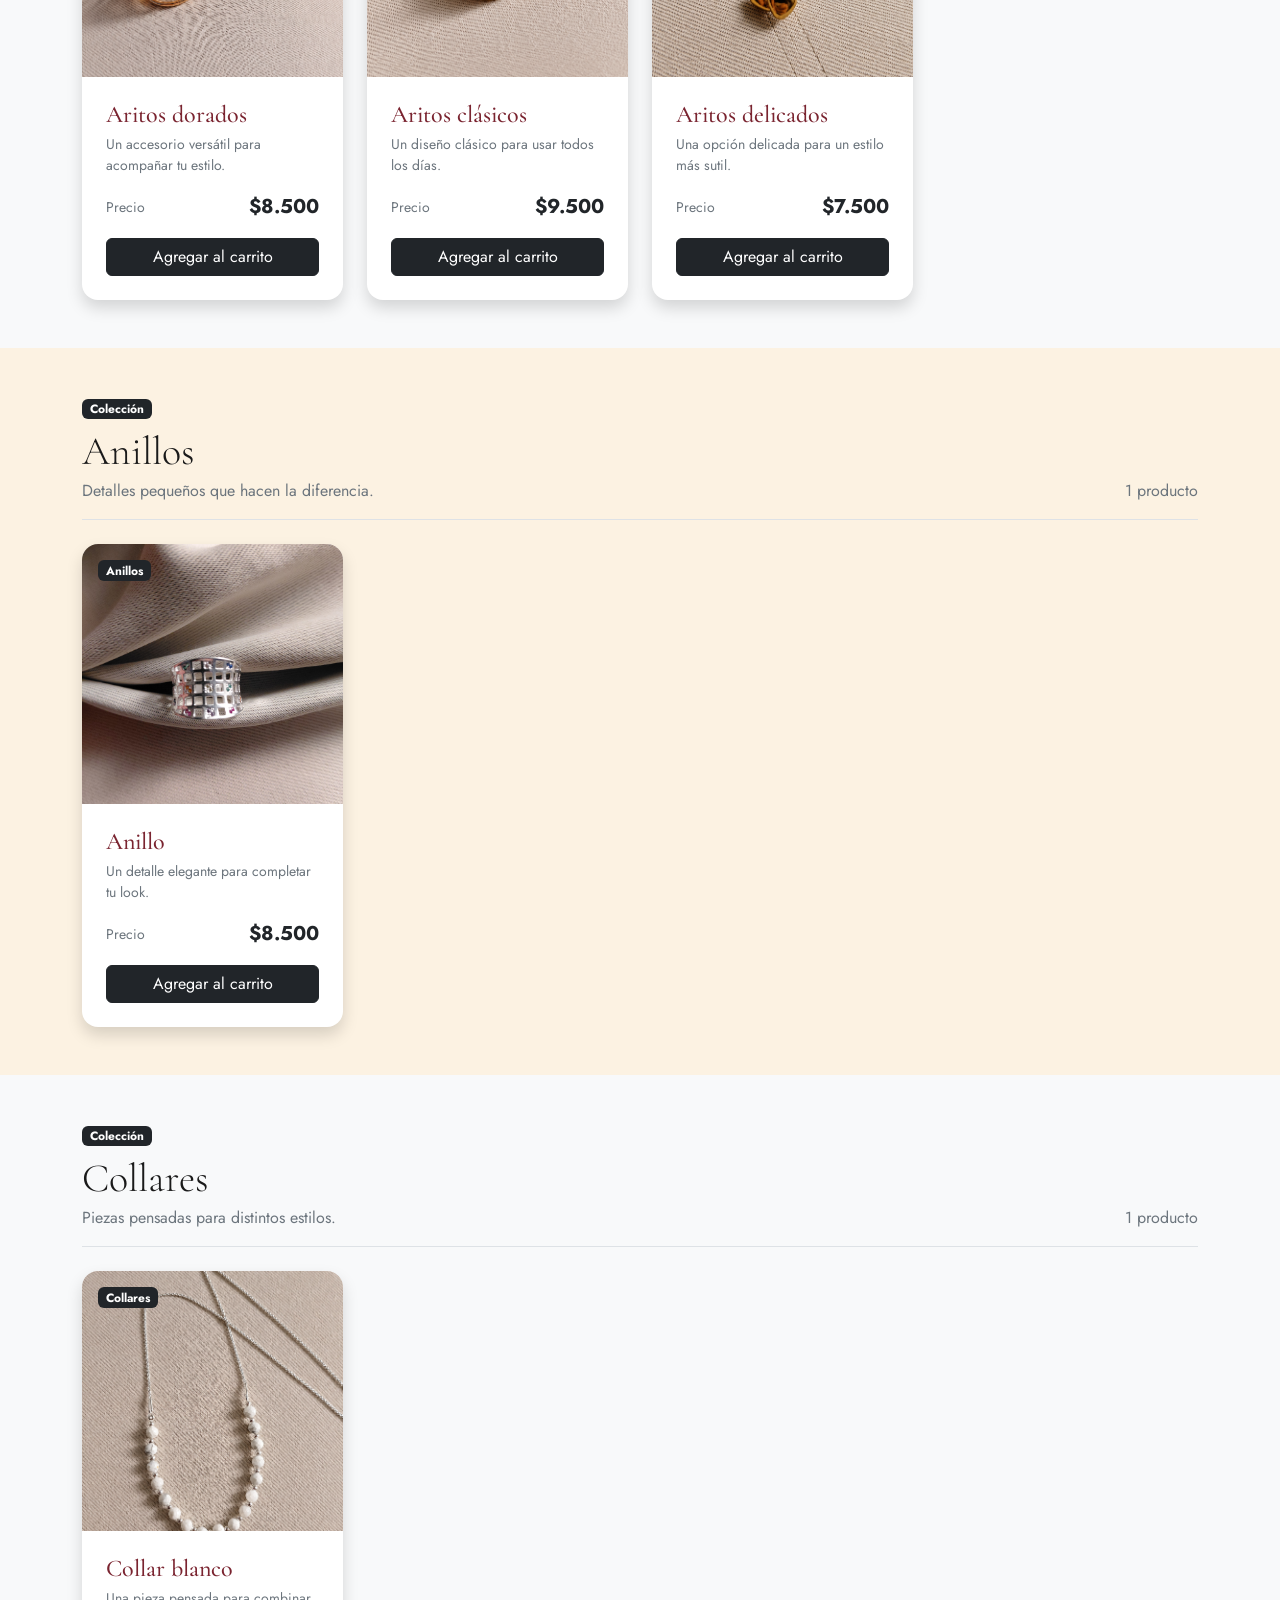
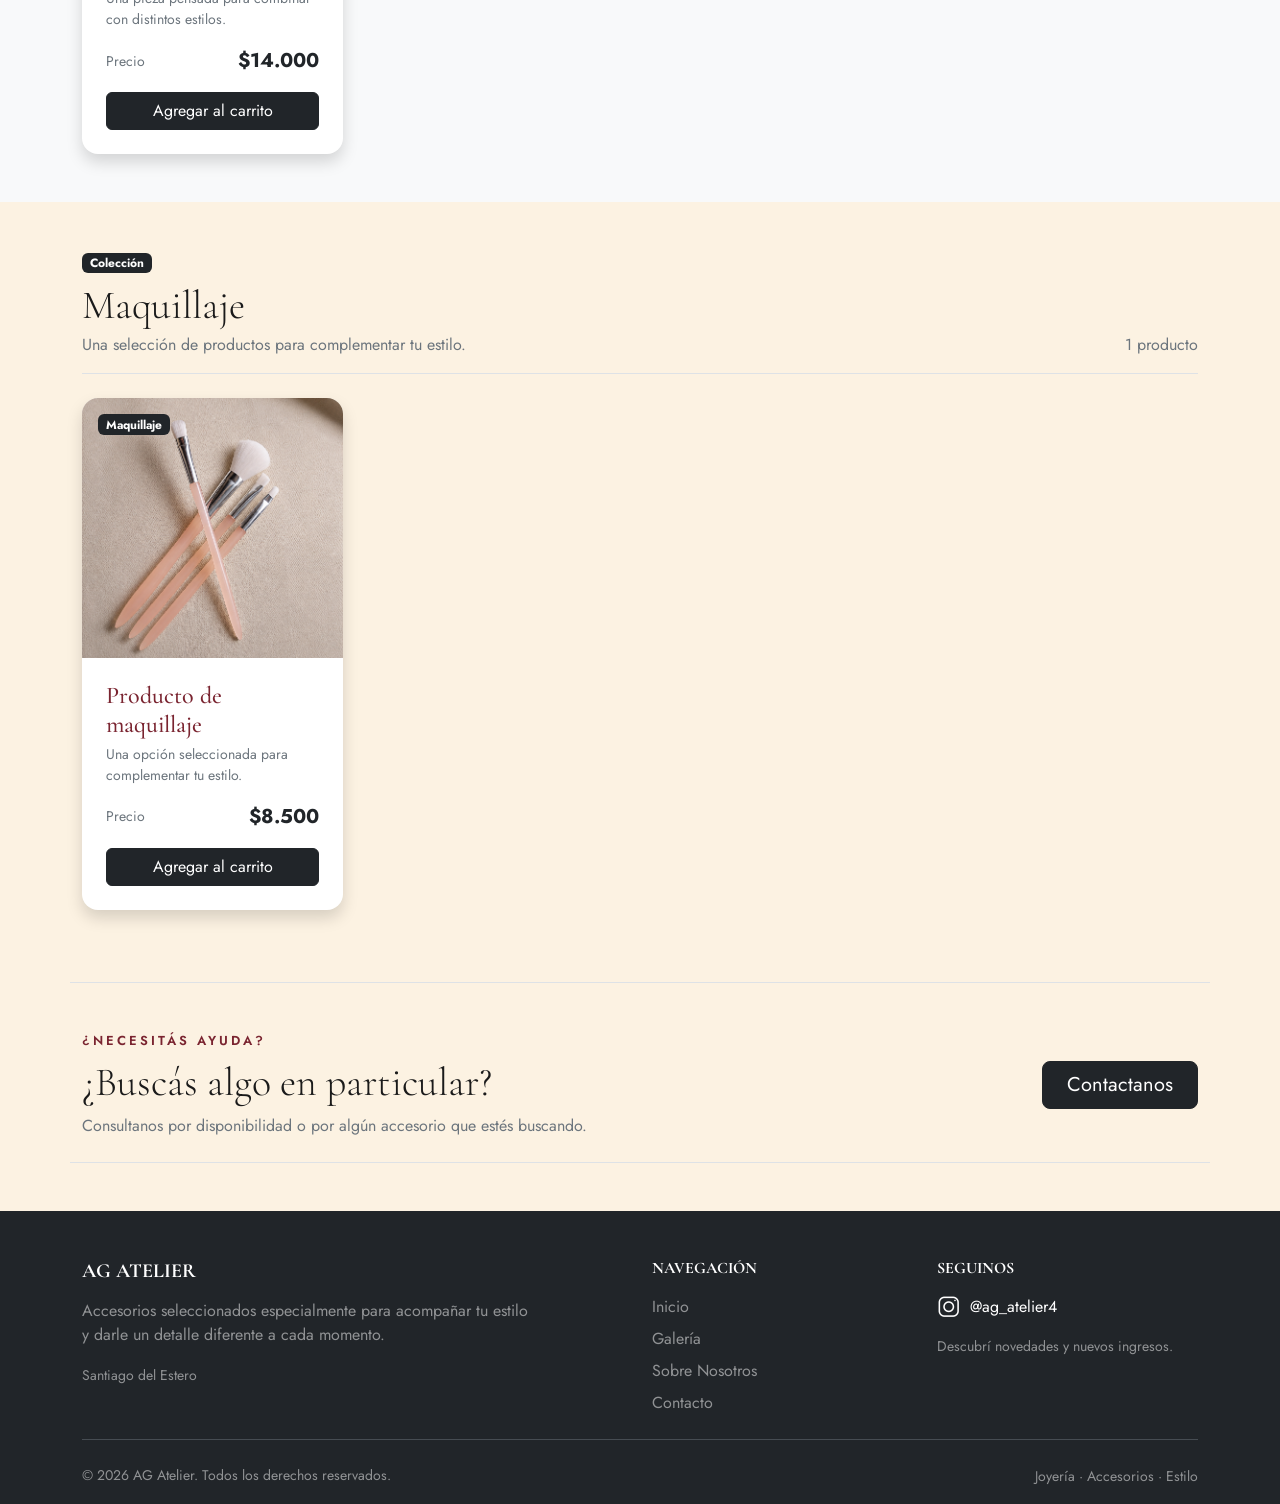
==== commit a4ce2dd9: "se rediseña galeria y se reduce el css" ====
--- a/paginas/galeria.html
+++ b/paginas/galeria.html
@@ -1,332 +1,545 @@
 <!DOCTYPE html>
-<html lang="es_AR">
+<html lang="es-AR">
+
 <head>
     <meta charset="UTF-8">
     <meta name="viewport" content="width=device-width, initial-scale=1.0">
     <meta name="author" content="Paloma Lucas, Chaile Elio Federico, Torres Mari Mariano">
-    <meta name="description" content="Galería de productos de AG Atelier">
-    <meta name="keywords" content="Pulseras, aros, aritos, collares, oro, plata">
+    <meta name="description" content="Explorá la colección de AG Atelier: pulseras, aritos, anillos, collares y accesorios seleccionados en Santiago del Estero.">
+    <meta name="keywords" content="AG Atelier, pulseras, aritos, anillos, collares, accesorios, Santiago del Estero">
+    <meta name="robots" content="index, follow">
     <link rel="shortcut icon" href="../img/age_logo.png" type="image/x-icon">
-    <link href="https://cdn.jsdelivr.net/npm/bootstrap@5.3.8/dist/css/bootstrap.min.css" rel="stylesheet" integrity="sha384-sRIl4kxILFvY47J16cr9ZwB07vP4J8+LH7qKQnuqkuIAvNWLzeN8tE5YBujZqJLB" crossorigin="anonymous">
+    <link rel="preconnect" href="https://fonts.googleapis.com">
+    <link rel="preconnect" href="https://fonts.gstatic.com" crossorigin>
+    <link href="https://fonts.googleapis.com/css2?family=Cormorant+Garamond:wght@400;500;600;700&family=Jost:wght@400;500;600&display=swap" rel="stylesheet">
+    <link href="https://cdn.jsdelivr.net/npm/bootstrap@5.3.8/dist/css/bootstrap.min.css" rel="stylesheet"
+        integrity="sha384-sRIl4kxILFvY47J16cr9ZwB07vP4J8+LH7qKQnuqkuIAvNWLzeN8tE5YBujZqJLB" crossorigin="anonymous">
     <link rel="stylesheet" href="../style.css">
     <title>Galería | AG Atelier</title>
 </head>
 
 <body id="inicio">
 
-<header>
-    <nav class="navbar navbar-expand-lg">
-        <div class="container-fluid">
-            <a class="navbar-brand" href="../index.html">
-                <img src="../img/age_logo.png" alt="Logo AG Atelier">
-            </a>
-
-            <button class="navbar-toggler" type="button" data-bs-toggle="collapse" data-bs-target="#navbarSupportedContent" aria-controls="navbarSupportedContent" aria-expanded="false" aria-label="Abrir menú">
-                <span class="navbar-toggler-icon"></span>
-            </button>
-
-            <div class="collapse navbar-collapse" id="navbarSupportedContent">
-                <ul class="navbar-nav me-auto mb-2 mb-lg-0">
-                    <li class="nav-item">
-                        <a class="nav-link" href="/paginas/sobrenosotros.html">Sobre Nosotros</a>
-                    </li>
-
-                    <li class="nav-item">
-                        <a class="nav-link" href="#" data-bs-toggle="modal" data-bs-target="#modalContacto" role="button">Contacto
-                        </a>
-                    </li>
-
-                    <li class="nav-item dropdown">
-                        <a class="nav-link dropdown-toggle" href="#" role="button" data-bs-toggle="dropdown" aria-expanded="false">
-                            Productos
-                        </a>
-
-                    <ul class="dropdown-menu">
-                        <li><a class="dropdown-item" href="#pulseras">Pulseras</a></li>
-                        <li><a class="dropdown-item" href="#aritos">Aritos</a></li>
-                        <li><a class="dropdown-item" href="#anillos">Anillos</a></li>
-                        <li><a class="dropdown-item" href="#collares">Collares</a></li>
-                        <li><a class="dropdown-item" href="#maquillaje">Maquillaje</a></li>
+    <header>
+        <nav class="navbar navbar-expand-lg">
+            <div class="container-fluid px-4 px-lg-5">
+                <a class="navbar-brand" href="../index.html">
+                    <img src="../img/age_logo.png" alt="Logo de AG Atelier">
+                </a>
+
+                <button class="navbar-toggler" type="button" data-bs-toggle="collapse" data-bs-target="#navbarPrincipal"
+                    aria-controls="navbarPrincipal" aria-expanded="false" aria-label="Abrir menú">
+                    <span class="navbar-toggler-icon"></span>
+                </button>
+
+                <div class="collapse navbar-collapse" id="navbarPrincipal">
+                    <ul class="navbar-nav ms-auto align-items-lg-center gap-lg-2">
+
+                        <li class="nav-item">
+                            <a class="nav-link" href="../index.html">Inicio</a>
+                        </li>
+
+                        <li class="nav-item dropdown">
+                            <a class="nav-link dropdown-toggle" href="#" role="button" data-bs-toggle="dropdown"
+                                aria-expanded="false">
+                                Productos
+                            </a>
+
+                            <ul class="dropdown-menu">
+                                <li><a class="dropdown-item" href="#pulseras">Pulseras</a></li>
+                                <li><a class="dropdown-item" href="#aritos">Aritos</a></li>
+                                <li><a class="dropdown-item" href="#anillos">Anillos</a></li>
+                                <li><a class="dropdown-item" href="#collares">Collares</a></li>
+                                <li><a class="dropdown-item" href="#maquillaje">Maquillaje</a></li>
+                            </ul>
+                        </li>
+
+                        <li class="nav-item">
+                            <a class="nav-link active" aria-current="page" href="./galeria.html">
+                                Galería
+                            </a>
+                        </li>
+
+                        <li class="nav-item">
+                            <a class="nav-link" href="./sobrenosotros.html">
+                                Sobre Nosotros
+                            </a>
+                        </li>
+
+                        <li class="nav-item">
+                            <button class="btn btn-dark ms-lg-2 px-4" type="button" data-bs-toggle="modal"
+                                data-bs-target="#modalContacto">
+                                Contacto
+                            </button>
+                        </li>
+
                     </ul>
-                    </li>
-
-                    <li class="nav-item">
-                        <a class="nav-link active" href="galeria.html">Galería</a>
-                    </li>
-                </ul>
-
-                <form class="d-flex" role="search">
-                    <input class="form-control me-2" type="search" id="buscador" name="buscador" autocomplete="off" placeholder="Busca tu producto" aria-label="Buscar">
-                    <button class="btn btn-outline-success" type="submit">Buscar</button>
-                </form>
-            </div>
-        </div>
-    </nav>
-</header>
-
-<main>
-    <section class="galeria-inicio">
-        <div class="container text-center">
-            <p class="galeria-marca">AG ATELIER</p>
-            <h1>Nuestra colección</h1>
-            <p>Explorá nuestros accesorios y encontrá ese detalle especial para acompañar tu estilo.</p>
-            <div class="categorias">
-                <a href="#pulseras">Pulseras</a>
-                <a href="#aritos">Aritos</a>
-                <a href="#anillos">Anillos</a>
-                <a href="#collares">Collares</a>
-                <a href="#maquillaje">Maquillaje</a>
+                </div>
+            </div>
+        </nav>
+    </header>
+
+    <main>
+        <section class="py-5 border-bottom">
+            <div class="container">
+                <div class="bg-dark text-white rounded-4 shadow p-4 p-md-5 text-center">
+
+                    <p class="text-uppercase small fw-semibold text-white-50 mb-2">
+                        AG Atelier
+                    </p>
+
+                    <h1 class="display-4 fw-semibold mb-3">
+                        Nuestra colección
+                    </h1>
+
+                    <p class="lead text-white-50 mx-auto mb-4">
+                        Explorá nuestros accesorios y encontrá ese detalle que mejor acompañe tu estilo.
+                    </p>
+
+                    <div class="d-flex justify-content-center flex-wrap gap-2">
+                        <a href="#pulseras" class="btn btn-outline-light rounded-pill px-4">
+                            Pulseras
+                        </a>
+
+                        <a href="#aritos" class="btn btn-outline-light rounded-pill px-4">
+                            Aritos
+                        </a>
+
+                        <a href="#anillos" class="btn btn-outline-light rounded-pill px-4">
+                            Anillos
+                        </a>
+
+                        <a href="#collares" class="btn btn-outline-light rounded-pill px-4">
+                            Collares
+                        </a>
+
+                        <a href="#maquillaje" class="btn btn-outline-light rounded-pill px-4">
+                            Maquillaje
+                        </a>
+                    </div>
+
+                </div>
+            </div>
+        </section>
+
+        <section class="py-5" id="pulseras">
+            <div class="container">
+                <div class="d-flex justify-content-between align-items-end border-bottom pb-3 mb-4">
+                    <div>
+                        <span class="badge text-bg-dark mb-2">Colección</span>
+                        <h2 class="display-6 mb-1">Pulseras</h2>
+                        <p class="text-secondary mb-0">Diseños para combinar y usar todos los días.</p>
+                    </div>
+                    <span class="text-secondary d-none d-md-block">1 producto</span>
+                </div>
+
+                <div class="row g-4">
+                    <div class="col-12 col-sm-6 col-lg-4 col-xl-3">
+                        <article class="card h-100 border-0 shadow rounded-4 overflow-hidden producto-card">
+                            <div class="position-relative">
+                                <img loading="lazy" src="../img/pulsera4.png" class="card-img-top producto-img"
+                                    alt="Pulsera de piedras">
+                                <span class="badge text-bg-dark position-absolute top-0 start-0 m-3">Pulseras</span>
+                            </div>
+                            <div class="card-body d-flex flex-column p-4">
+                                <h3 class="card-title fs-4 mb-1">Pulsera de piedras</h3>
+                                <p class="text-secondary small mb-3">Un detalle simple para combinar con distintos
+                                    estilos.</p>
+                                <div class="d-flex justify-content-between align-items-center mt-auto mb-3">
+                                    <span class="text-secondary small">Precio</span>
+                                    <p class="precio fw-bold fs-5 mb-0">$10.000</p>
+                                </div>
+                                <button type="button" class="btn btn-dark w-100 btn-agregar">Agregar al carrito</button>
+                            </div>
+                        </article>
+                    </div>
+                </div>
+            </div>
+        </section>
+
+        <section class="py-5 bg-light" id="aritos">
+            <div class="container">
+                <div class="d-flex justify-content-between align-items-end border-bottom pb-3 mb-4">
+                    <div>
+                        <span class="badge text-bg-dark mb-2">Colección</span>
+                        <h2 class="display-6 mb-1">Aritos</h2>
+                        <p class="text-secondary mb-0">Modelos simples para completar cualquier look.</p>
+                    </div>
+                    <span class="text-secondary d-none d-md-block">3 productos</span>
+                </div>
+
+                <div class="row g-4">
+                    <div class="col-12 col-sm-6 col-lg-4 col-xl-3">
+                        <article class="card h-100 border-0 shadow rounded-4 overflow-hidden producto-card">
+                            <div class="position-relative">
+                                <img loading="lazy" src="../img/aritos_dor.png" class="card-img-top producto-img" alt="Aritos dorados">
+                                <span class="badge text-bg-dark position-absolute top-0 start-0 m-3">Aritos</span>
+                            </div>
+                            <div class="card-body d-flex flex-column p-4">
+                                <h3 class="card-title fs-4 mb-1">Aritos dorados</h3>
+                                <p class="text-secondary small mb-3">Un accesorio versátil para acompañar tu estilo.</p>
+                                <div class="d-flex justify-content-between align-items-center mt-auto mb-3">
+                                    <span class="text-secondary small">Precio</span>
+                                    <p class="precio fw-bold fs-5 mb-0">$8.500</p>
+                                </div>
+                                <button type="button" class="btn btn-dark w-100 btn-agregar">Agregar al carrito</button>
+                            </div>
+                        </article>
+                    </div>
+
+                    <div class="col-12 col-sm-6 col-lg-4 col-xl-3">
+                        <article class="card h-100 border-0 shadow rounded-4 overflow-hidden producto-card">
+                            <div class="position-relative">
+                                <img loading="lazy" src="../img/aritos1.png" class="card-img-top producto-img" alt="Aritos clásicos">
+                                <span class="badge text-bg-dark position-absolute top-0 start-0 m-3">Aritos</span>
+                            </div>
+                            <div class="card-body d-flex flex-column p-4">
+                                <h3 class="card-title fs-4 mb-1">Aritos clásicos</h3>
+                                <p class="text-secondary small mb-3">Un diseño clásico para usar todos los días.</p>
+                                <div class="d-flex justify-content-between align-items-center mt-auto mb-3">
+                                    <span class="text-secondary small">Precio</span>
+                                    <p class="precio fw-bold fs-5 mb-0">$9.500</p>
+                                </div>
+                                <button type="button" class="btn btn-dark w-100 btn-agregar">Agregar al carrito</button>
+                            </div>
+                        </article>
+                    </div>
+
+                    <div class="col-12 col-sm-6 col-lg-4 col-xl-3">
+                        <article class="card h-100 border-0 shadow rounded-4 overflow-hidden producto-card">
+                            <div class="position-relative">
+                                <img loading="lazy" src="../img/aritos2.png" class="card-img-top producto-img" alt="Aritos delicados">
+                                <span class="badge text-bg-dark position-absolute top-0 start-0 m-3">Aritos</span>
+                            </div>
+                            <div class="card-body d-flex flex-column p-4">
+                                <h3 class="card-title fs-4 mb-1">Aritos delicados</h3>
+                                <p class="text-secondary small mb-3">Una opción delicada para un estilo más sutil.</p>
+                                <div class="d-flex justify-content-between align-items-center mt-auto mb-3">
+                                    <span class="text-secondary small">Precio</span>
+                                    <p class="precio fw-bold fs-5 mb-0">$7.500</p>
+                                </div>
+                                <button type="button" class="btn btn-dark w-100 btn-agregar">Agregar al carrito</button>
+                            </div>
+                        </article>
+                    </div>
+                </div>
+            </div>
+        </section>
+
+        <section class="py-5" id="anillos">
+            <div class="container">
+                <div class="d-flex justify-content-between align-items-end border-bottom pb-3 mb-4">
+                    <div>
+                        <span class="badge text-bg-dark mb-2">Colección</span>
+                        <h2 class="display-6 mb-1">Anillos</h2>
+                        <p class="text-secondary mb-0">Detalles pequeños que hacen la diferencia.</p>
+                    </div>
+                    <span class="text-secondary d-none d-md-block">1 producto</span>
+                </div>
+
+                <div class="row g-4">
+                    <div class="col-12 col-sm-6 col-lg-4 col-xl-3">
+                        <article class="card h-100 border-0 shadow rounded-4 overflow-hidden producto-card">
+                            <div class="position-relative">
+                                <img loading="lazy" src="../img/anillo1.jpg" class="card-img-top producto-img" alt="Anillo">
+                                <span class="badge text-bg-dark position-absolute top-0 start-0 m-3">Anillos</span>
+                            </div>
+                            <div class="card-body d-flex flex-column p-4">
+                                <h3 class="card-title fs-4 mb-1">Anillo</h3>
+                                <p class="text-secondary small mb-3">Un detalle elegante para completar tu look.</p>
+                                <div class="d-flex justify-content-between align-items-center mt-auto mb-3">
+                                    <span class="text-secondary small">Precio</span>
+                                    <p class="precio fw-bold fs-5 mb-0">$8.500</p>
+                                </div>
+                                <button type="button" class="btn btn-dark w-100 btn-agregar">Agregar al carrito</button>
+                            </div>
+                        </article>
+                    </div>
+                </div>
+            </div>
+        </section>
+
+        <section class="py-5 bg-light" id="collares">
+            <div class="container">
+                <div class="d-flex justify-content-between align-items-end border-bottom pb-3 mb-4">
+                    <div>
+                        <span class="badge text-bg-dark mb-2">Colección</span>
+                        <h2 class="display-6 mb-1">Collares</h2>
+                        <p class="text-secondary mb-0">Piezas pensadas para distintos estilos.</p>
+                    </div>
+                    <span class="text-secondary d-none d-md-block">1 producto</span>
+                </div>
+
+                <div class="row g-4">
+                    <div class="col-12 col-sm-6 col-lg-4 col-xl-3">
+                        <article class="card h-100 border-0 shadow rounded-4 overflow-hidden producto-card">
+                            <div class="position-relative">
+                                <img loading="lazy" src="../img/collar1.png" class="card-img-top producto-img" alt="Collar blanco">
+                                <span class="badge text-bg-dark position-absolute top-0 start-0 m-3">Collares</span>
+                            </div>
+                            <div class="card-body d-flex flex-column p-4">
+                                <h3 class="card-title fs-4 mb-1">Collar blanco</h3>
+                                <p class="text-secondary small mb-3">Una pieza pensada para combinar con distintos
+                                    estilos.</p>
+                                <div class="d-flex justify-content-between align-items-center mt-auto mb-3">
+                                    <span class="text-secondary small">Precio</span>
+                                    <p class="precio fw-bold fs-5 mb-0">$14.000</p>
+                                </div>
+                                <button type="button" class="btn btn-dark w-100 btn-agregar">Agregar al carrito</button>
+                            </div>
+                        </article>
+                    </div>
+                </div>
+            </div>
+        </section>
+
+        <section class="py-5" id="maquillaje">
+            <div class="container">
+                <div class="d-flex justify-content-between align-items-end border-bottom pb-3 mb-4">
+                    <div>
+                        <span class="badge text-bg-dark mb-2">Colección</span>
+                        <h2 class="display-6 mb-1">Maquillaje</h2>
+                        <p class="text-secondary mb-0">Una selección de productos para complementar tu estilo.</p>
+                    </div>
+                    <span class="text-secondary d-none d-md-block">1 producto</span>
+                </div>
+
+                <div class="row g-4">
+                    <div class="col-12 col-sm-6 col-lg-4 col-xl-3">
+                        <article class="card h-100 border-0 shadow rounded-4 overflow-hidden producto-card">
+                            <div class="position-relative">
+                                <img loading="lazy" src="../img/maquillaje1.png" class="card-img-top producto-img"
+                                    alt="Producto de maquillaje">
+                                <span class="badge text-bg-dark position-absolute top-0 start-0 m-3">Maquillaje</span>
+                            </div>
+                            <div class="card-body d-flex flex-column p-4">
+                                <h3 class="card-title fs-4 mb-1">Producto de maquillaje</h3>
+                                <p class="text-secondary small mb-3">Una opción seleccionada para complementar tu
+                                    estilo.</p>
+                                <div class="d-flex justify-content-between align-items-center mt-auto mb-3">
+                                    <span class="text-secondary small">Precio</span>
+                                    <p class="precio fw-bold fs-5 mb-0">$8.500</p>
+                                </div>
+                                <button type="button" class="btn btn-dark w-100 btn-agregar">Agregar al carrito</button>
+                            </div>
+                        </article>
+                    </div>
+                </div>
+            </div>
+        </section>
+
+    <!-- CONTACTO -->
+    <section class="py-5">
+        <div class="container">
+            <div class="row align-items-center g-4 py-4 border-top border-bottom">
+    
+                <div class="col-12 col-lg-8 text-center text-lg-start">
+                    <p class="text-uppercase small fw-semibold galeria-marca mb-2">
+                        ¿Necesitás ayuda?
+                    </p>
+    
+                    <h2 class="display-6 mb-2">
+                        ¿Buscás algo en particular?
+                    </h2>
+    
+                    <p class="text-secondary mb-0">
+                        Consultanos por disponibilidad o por algún accesorio que estés buscando.
+                    </p>
+                </div>
+    
+                <div class="col-12 col-lg-4 text-center text-lg-end">
+                    <button type="button" class="btn btn-dark btn-lg px-4" data-bs-toggle="modal"
+                        data-bs-target="#modalContacto">
+                        Contactanos
+                    </button>
+                </div>
+    
             </div>
         </div>
     </section>
-    <section class="seccion-productos" id="pulseras">
+    </main>
+
+    <footer class="bg-dark text-white pt-5 pb-3">
         <div class="container">
-            <div class="titulo-seccion">
-                <h2>Pulseras</h2>
-                <p>Diseños para combinar y usar todos los días.</p>
-            </div>
+
             <div class="row g-4">
-                <div class="col-12 col-sm-6 col-lg-4 col-xl-3">
-                    <article class="producto-card">
-                        <img src="../img/pulsera4.png" alt="Pulsera de piedras">
-                        <div class="producto-info">
-                            <h3>Pulsera de piedras</h3>
-                            <p class="precio">$10.000</p>
-                            <button type="button" class="btn-agregar">Agregar</button>
-                        </div>
-                    </article>
-                </div>
-            </div>
-        </div>
-    </section>
-    <section class="seccion-productos fondo-suave" id="aritos">
-        <div class="container">
-            <div class="titulo-seccion">
-                <h2>Aritos</h2>
-                <p>Modelos simples para completar cualquier look.</p>
-            </div>
-            <div class="row g-4">
-                <div class="col-12 col-sm-6 col-lg-4 col-xl-3">
-                    <article class="producto-card">
-                        <img src="../img/aritos_dor.png" alt="Aritos dorados">
-                        <div class="producto-info">
-                            <h3>Aritos dorados</h3>
-                            <p class="precio">$8.500</p>
-                            <button type="button" class="btn-agregar">Agregar</button>
-                        </div>
-                    </article>
-                </div>
-                <div class="col-12 col-sm-6 col-lg-4 col-xl-3">
-                    <article class="producto-card">
-                        <img src="../img/aritos1.png" alt="Aritos clásicos">
-                        <div class="producto-info">
-                            <h3>Aritos clásicos</h3>
-                            <p class="precio">$9.500</p>
-                            <button type="button" class="btn-agregar">Agregar</button>
-                        </div>
-                    </article>
-                </div>
-                <div class="col-12 col-sm-6 col-lg-4 col-xl-3">
-                    <article class="producto-card">
-                        <img src="../img/aritos2.png" alt="Aritos delicados">
-                        <div class="producto-info">
-                            <h3>Aritos delicados</h3>
-                            <p class="precio">$7.500</p>
-                            <button type="button" class="btn-agregar">Agregar</button>
-                        </div>
-                    </article>
-                </div>
-            </div>
-        </div>
-    </section>
-    <section class="seccion-productos" id="anillos">
-        <div class="container">
-            <div class="titulo-seccion">
-                <h2>Anillos</h2>
-                <p>Detalles pequeños que hacen la diferencia.</p>
-            </div>
-            <div class="row g-4">
-                <div class="col-12 col-sm-6 col-lg-4 col-xl-3">
-                    <article class="producto-card">
-                        <img src="../img/aritos_dor.png" alt="Anillo">
-                        <div class="producto-info">
-                            <h3>Anillo</h3>
-                            <p class="precio">$8.500</p>
-                            <button type="button" class="btn-agregar">Agregar</button>
-                        </div>
-                    </article>
-                </div>
-            </div>
-        </div>
-    </section>
-    <section class="seccion-productos fondo-suave" id="collares">
-        <div class="container">
-            <div class="titulo-seccion">
-                <h2>Collares</h2>
-                <p>Piezas pensadas para distintos estilos.</p>
-            </div>
-            <div class="row g-4">
-                <div class="col-12 col-sm-6 col-lg-4 col-xl-3">
-                    <article class="producto-card">
-                        <img src="../img/collar1.png" alt="Collar blanco">
-                        <div class="producto-info">
-                            <h3>Collar blanco</h3>
-                            <p class="precio">$14.000</p>
-                            <button type="button" class="btn-agregar">Agregar</button>
-                        </div>
-                    </article>
-                </div>
-            </div>
-        </div>
-    </section>
-    <section class="seccion-productos" id="maquillaje">
-        <div class="container">
-            <div class="titulo-seccion">
-                <h2>Maquillaje</h2>
-                <p>Una selección de productos para complementar tu estilo.</p>
-            </div>
-            <div class="row g-4">
-                <div class="col-12 col-sm-6 col-lg-4 col-xl-3">
-                    <article class="producto-card">
-                        <img src="../img/aritos_dor.png" alt="Producto de maquillaje">
-                        <div class="producto-info">
-                            <h3>Producto de maquillaje</h3>
-                            <p class="precio">$8.500</p>
-                            <button type="button" class="btn-agregar">Agregar</button>
-                        </div>
-                    </article>
-                </div>
-            </div>
-        </div>
-    </section>
-</main>
-
-<footer class="bg-dark text-white pt-2 pb-2">
-    <div class="container text-center text-md-start">
-        <div class="row text-center text-md-start">
-
-            <div class="col-md-5 col-lg-4 col-xl-4 mx-auto mt-3">
-                <h5 class="text-uppercase mb-4 fw-bold">AG Atelier</h5>
-                <p class="text-white-50">
-                    Detalles que enamoran. Accesorios seleccionados especialmente para acompañar tu estilo.
-                </p>
-            </div>
-
-            <div class="col-md-4 col-lg-3 col-xl-3 mx-auto mt-3">
-                <div class="mb-4">
-                    <h5 class="text-uppercase mb-3 fw-bold">Seguinos</h5>
-
-                    <a href="https://www.instagram.com/ag_atelier4/" target="_blank" class="text-white text-decoration-none d-flex align-items-center justify-content-center justify-content-md-start mb-4">
-                        <img src="../img/ig_logo.png" alt="Instagram" width="25" class="me-2">
+
+                <!-- MARCA -->
+                <div class="col-12 col-md-5">
+                    <h5 class="text-uppercase fw-bold mb-3">AG Atelier</h5>
+
+                    <p class="text-white-50 mb-3">
+                        Accesorios seleccionados especialmente para acompañar tu estilo y darle un detalle diferente a
+                        cada momento.
+                    </p>
+
+                    <span class="small text-white-50">
+                        Santiago del Estero
+                    </span>
+                </div>
+
+
+                <!-- NAVEGACIÓN -->
+                <div class="col-6 col-md-3 ms-md-auto">
+                    <h5 class="fs-6 text-uppercase fw-bold mb-3">
+                        Navegación
+                    </h5>
+
+                    <div class="d-flex flex-column gap-2">
+                        <a href="../index.html" class="text-white-50 text-decoration-none">
+                            Inicio
+                        </a>
+
+                        <a href="./galeria.html" class="text-white-50 text-decoration-none">
+                            Galería
+                        </a>
+
+                        <a href="./sobrenosotros.html" class="text-white-50 text-decoration-none">
+                            Sobre Nosotros
+                        </a>
+
+                        <a href="#" class="text-white-50 text-decoration-none" data-bs-toggle="modal"
+                            data-bs-target="#modalContacto">
+                            Contacto
+                        </a>
+                    </div>
+                </div>
+
+
+                <!-- REDES -->
+                <div class="col-6 col-md-3">
+                    <h5 class="fs-6 text-uppercase fw-bold mb-3">
+                        Seguinos
+                    </h5>
+
+                    <a href="https://www.instagram.com/ag_atelier4/" target="_blank" rel="noopener noreferrer"
+                        class="text-white text-decoration-none d-flex align-items-center mb-3">
+
+                        <img src="../img/ig_logo.png" alt="Instagram de AG Atelier" width="25" class="me-2">
+
                         <span>@ag_atelier4</span>
                     </a>
-                </div>
-
-                <div class="bloque-ubicacion">
-                    <h5 class="text-uppercase mb-3 fw-bold">Encontranos en</h5>
-                    <a
-                        class="text-white text-decoration-none d-flex align-items-center justify-content-center justify-content-md-start">
-                        <img src="https://static.vecteezy.com/system/resources/thumbnails/059/493/079/small/white-location-icon-free-png.png"
-                            alt="Google Maps" width="35" class="me-2" />
-                        <span class="texto-ubicacion">Santiago del Estero</span>
-                    </a>
-                </div>
-            </div>
+
+                    <p class="small text-white-50 mb-0">
+                        Descubrí novedades y nuevos ingresos.
+                    </p>
+                </div>
+
+            </div>
+
+
+            <hr class="my-4 border-secondary opacity-50">
+
+
+            <div class="row align-items-center g-2">
+
+                <div class="col-12 col-md-6 text-center text-md-start">
+                    <p class="small text-white-50 mb-0">
+                        &copy; 2026 AG Atelier. Todos los derechos reservados.
+                    </p>
+                </div>
+
+                <div class="col-12 col-md-6 text-center text-md-end">
+                    <span class="small text-white-50">
+                        Joyería · Accesorios · Estilo
+                    </span>
+                </div>
+
+            </div>
+
         </div>
-
-        <hr class="mb-3 mt-2 border-secondary opacity-50">
-
-        <div class="row align-items-center">
-            <div class="col-12 text-center">
-                <p class="small mb-0 text-white-50">
-                    &copy; 2026 AG Atelier. Todos los derechos reservados.
-                </p>
+    </footer>
+    <div id="aviso-carrito" class="aviso-carrito"></div>
+    <button type="button" class="btn-carrito" data-bs-toggle="modal" data-bs-target="#modalCarrito">
+        🛒 <span id="contador-carrito">0</span>
+    </button>
+    <!-- Este es el modal del carrito -->
+    <div class="modal fade" id="modalCarrito" tabindex="-1" aria-labelledby="modalCarritoLabel" aria-hidden="true">
+        <div class="modal-dialog">
+            <div class="modal-content">
+
+                <div class="modal-header">
+                    <h5 class="modal-title" id="modalCarritoLabel">Tu pedido</h5>
+                    <button type="button" class="btn-close" data-bs-dismiss="modal" aria-label="Cerrar"></button>
+                </div>
+
+                <div class="modal-body">
+                    <div id="lista-carrito">
+                        <p>Tu carrito está vacío.</p>
+                    </div>
+
+                    <hr>
+
+                    <p class="fw-bold mb-0">
+                        Total: $<span id="total-carrito">0</span>
+                    </p>
+                </div>
+
+                <div class="modal-footer">
+                    <button type="button" class="btn btn-outline-secondary" id="vaciar-carrito">
+                        Vaciar carrito
+                    </button>
+
+                    <button type="button" class="btn btn-success" id="enviar-whatsapp">
+                        Enviar por WhatsApp
+                    </button>
+                </div>
+
             </div>
         </div>
     </div>
-</footer>
-<div id="aviso-carrito" class="aviso-carrito"></div>
-<button type="button" class="btn-carrito" data-bs-toggle="modal" data-bs-target="#modalCarrito">
-    🛒 <span id="contador-carrito">0</span>
-</button>
-<!-- Este es el modal del carrito -->
-<div class="modal fade" id="modalCarrito" tabindex="-1" aria-labelledby="modalCarritoLabel" aria-hidden="true">
-    <div class="modal-dialog">
-        <div class="modal-content">
-
-            <div class="modal-header">
-                <h5 class="modal-title" id="modalCarritoLabel">Tu pedido</h5>
-                <button type="button" class="btn-close" data-bs-dismiss="modal" aria-label="Cerrar"></button>
-            </div>
-
-            <div class="modal-body">
-                <div id="lista-carrito">
-                    <p>Tu carrito está vacío.</p>
-                </div>
-
-                <hr>
-
-                <p class="fw-bold mb-0">
-                    Total: $<span id="total-carrito">0</span>
-                </p>
-            </div>
-
-            <div class="modal-footer">
-                <button type="button" class="btn btn-outline-secondary" id="vaciar-carrito">
-                    Vaciar carrito
-                </button>
-
-                <button type="button" class="btn btn-success" id="enviar-whatsapp">
-                    Enviar por WhatsApp
-                </button>
-            </div>
-
+    <!-- Modal de Contacto -->
+    <div class="modal fade" id="modalContacto" tabindex="-1" aria-labelledby="modalContactoLabel" aria-hidden="true">
+        <div class="modal-dialog modal-dialog-centered">
+            <div class="modal-content border-0 shadow fondo-modal">
+                <div class="modal-header bg-dark text-white">
+                    <h2 class="modal-title fs-5 fw-bold" id="modalContactoLabel">Contactanos</h2>
+                    <button type="button" class="btn-close btn-close-white" data-bs-dismiss="modal"
+                        aria-label="Cerrar"></button>
+                </div>
+                <div class="modal-body p-4">
+                    <form id="formularioContacto">
+                        <div class="mb-3">
+                            <label for="nombre" class="form-label fw-semibold">Nombre y Apellido</label>
+                            <input type="text" class="form-control" id="nombre" name="nombre" autocomplete="name"
+                                required minlength="4" />
+                        </div>
+                        <div class="mb-3">
+                            <label for="email" class="form-label fw-semibold">Email</label>
+                            <input type="email" class="form-control" id="email" name="email" autocomplete="email"
+                                required placeholder="ejemplo@ejemplo.com" />
+                        </div>
+                        <div class="mb-3">
+                            <label for="telefono" class="form-label fw-semibold">Teléfono</label>
+                            <input type="tel" class="form-control" id="telefono" name="telefono" autocomplete="tel"
+                                required pattern="[0-9]{10}" maxlength="10"
+                                title="Por favor, ingresá exactamente 10 números" placeholder="Ej: 3851234567" />
+                            <div class="form-text">Ingresá 10 números, sin espacios ni
+                                guiones.</div>
+                        </div>
+                        <div class="mb-3">
+                            <label for="mensaje" class="form-label fw-semibold">Tu Consulta</label>
+                            <textarea class="form-control" id="mensaje" name="mensaje" rows="3" required
+                                placeholder="Escribinos tu consulta..."></textarea>
+                        </div>
+                    </form>
+                </div>
+                <div class="modal-footer">
+                    <button type="button" class="btn btn-outline-secondary" data-bs-dismiss="modal">Cerrar</button>
+                    <button type="submit" form="formularioContacto" class="btn btn-dark">Enviar
+                        mensaje</button>
+                </div>
+            </div>
         </div>
     </div>
-</div>
-<!-- Modal de Contacto -->
-  <div class="modal fade" id="modalContacto" tabindex="-1" aria-labelledby="modalContactoLabel" aria-hidden="true">
-    <div class="modal-dialog">
-      <div class="modal-content border-0 shadow fondo-modal">
-        <div class="modal-header bg-dark text-white">
-          <h1 class="modal-title fs-5 text-uppercase fw-bold" id="modalContactoLabel">Contactanos</h1>
-          <button type="button" class="btn-close btn-close-white" data-bs-dismiss="modal" aria-label="Cerrar"></button>
-        </div>
-        <div class="modal-body">
-          <form id="formularioContacto">
-            <div class="mb-3">
-              <label for="nombre" class="form-label fw-bold">Nombre y Apellido</label>
-              <input type="text" class="form-control" id="nombre" name="nombre" autocomplete="name" required minlength="4" />
-            </div>
-            <div class="mb-3">
-              <label for="email" class="form-label fw-bold">Email</label>
-              <input type="email" class="form-control" id="email" name="email" autocomplete="email" required placeholder="ejemplo@ejemplo.com" />
-            </div>
-            <div class="mb-3">
-              <label for="telefono" class="form-label fw-bold">Teléfono</label>
-              <input type="tel" class="form-control" id="telefono" name="telefono" autocomplete="tel" required pattern="[0-9]{10}" maxlength="10"
-                title="Por favor, ingresá exactamente 10 números" placeholder="Ej: 3851234567" />
-              <div class="form-text" style="font-size: 0.85rem">Ingresá 10 números, sin espacios ni guiones.</div>
-            </div>
-            <div class="mb-3">
-              <label for="mensaje" class="form-label fw-bold">Tu Consulta</label>
-              <textarea class="form-control" id="mensaje" rows="3" required
-                placeholder="Escribinos tu duda aqui..."></textarea>
-            </div>
-          </form>
-        </div>
-        <div class="modal-footer">
-          <button type="button" class="btn btn-outline-secondary" data-bs-dismiss="modal">Cerrar</button>
-          <button type="submit" form="formularioContacto" class="btn btn-dark text-uppercase">Enviar mensaje</button>
-        </div>
-      </div>
-    </div>
-  </div>
-<a href="#inicio" class="btn-arriba" aria-label="Volver arriba">↑</a>
-
-<script src="https://cdn.jsdelivr.net/npm/bootstrap@5.3.8/dist/js/bootstrap.bundle.min.js" integrity="sha384-FKyoEForCGlyvwx9Hj09JcYn3nv7wiPVlz7YYwJrWVcXK/BmnVDxM+D2scQbITxI" crossorigin="anonymous"></script>
-<script src="/js/galeria.js"></script>
-<script src="/js/contacto.js"></script>
+    <a href="#inicio" class="btn-arriba" aria-label="Volver arriba">↑</a>
+
+    <script src="https://cdn.jsdelivr.net/npm/bootstrap@5.3.8/dist/js/bootstrap.bundle.min.js"
+        integrity="sha384-FKyoEForCGlyvwx9Hj09JcYn3nv7wiPVlz7YYwJrWVcXK/BmnVDxM+D2scQbITxI"
+        crossorigin="anonymous"></script>
+    <script src="../js/galeria.js"></script>
+    <script src="../js/contacto.js"></script>
 
 </body>
+
 </html>
--- a/style.css
+++ b/style.css
@@ -1,40 +1,34 @@
 :root {
     --font-display: 'Cormorant Garamond', serif;
     --font-body: 'Jost', sans-serif;
-
     --color-bg: #fcf2e2;
     --color-black: #1A1A1A;
     --color-burgundy: #7A2430;
     --color-muted: #6B6156;
 }
 
-* {
-    margin: 0;
-    padding: 0;
-    box-sizing: border-box;
-}
-
-html,
-body {
-    width: 100%;
-}
-
 body {
     font-family: var(--font-body);
     background-color: var(--color-bg);
     color: var(--color-black);
 }
 
+h1,
+h2,
+h3,
+h4,
+h5,
+h6 {
+    font-family: var(--font-display);
+}
+
 a {
     text-decoration: none;
 }
 
-ul {
-    list-style: none;
-}
+/* Este es el css del nav */
 
 .navbar {
-    padding: 15px 5%;
     background-color: var(--color-bg);
     border-bottom: 1px solid var(--color-black);
 }
@@ -42,10 +36,6 @@
 .navbar-brand img {
     height: 70px;
     width: auto;
-}
-
-.navbar-nav {
-    gap: 15px;
 }
 
 .nav-link {
@@ -54,285 +44,76 @@
     transition: 0.3s;
 }
 
-.btn-outline-success {
+.nav-link:hover,
+.nav-link.active {
     color: var(--color-burgundy);
-    border-color: var(--color-burgundy);
-}
-
-.btn-outline-success:hover {
-    background-color: var(--color-burgundy);
-    border-color: var(--color-burgundy);
-    color: white;
-}
-.portada {
-    width: 100%;
-    display: grid;
-    grid-template-columns: 1fr 1fr;
-    gap: 60px;
-    align-items: center;
-    padding: 70px 5%;
-    border-bottom: 1px solid var(--color-black);
-
-}
-
-
-.texto-portada {
-    max-width: 520px;
-}
-
-.etiqueta-destacada {
-    font-size: 14px;
-    color: var(--color-burgundy);
-    margin-bottom: 10px;
-    letter-spacing: 1px;
-}
-
-.texto-portada h1 {
-    font-family: var(--font-display);
-    font-size: 56px;
-    line-height: 1.1;
-    margin-bottom: 20px;
-}
-
-.texto-portada p {
-    color: var(--color-muted);
-    font-size: 17px;
-    line-height: 1.7;
-    margin-bottom: 25px;
-}
-
-.btn-principal {
-    display: inline-block;
-    padding: 14px 30px;
-    background-color: var(--color-black);
-    color: var(--color-bg);
-    font-size: 14px;
-    letter-spacing: 1px;
-}
-
-.btn-principal:hover {
-    background-color: var(--color-burgundy);
-    color: white;
-}
-
-
-.imagen-portada {
-    width: 100%;
-    height: 720px;
-    overflow: hidden;
-    border-radius: 18px;
-    box-shadow: 0 10px 30px rgba(0, 0, 0, 0.15);
-}
-
-.carousel,
-.carousel-inner,
-.carousel-item {
-    width: 100%;
-    height: 100%;
-} 
-.carousel h5 {
-    color: var(--color-burgundy);
-    font-weight: 650;
-    text-shadow: 1px 1px 4px rgba(255, 255, 255, 0.8);
-}
-.carousel p {
-    color: var(--color-bg);
-    font-weight: 500;
-    text-shadow: 1px 1px 4px rgba(19, 12, 12, 0.8);
-}
-.carousel-item img {
-    width: 100%;
-    height: 100%;
-    object-fit: cover;
-    object-position: center;
-}
-.productos-destacados {
-    width: 100%;
-   padding: 45px 5% 60px;
-}
-
-.productos-destacados h2 {
-    font-family: var(--font-display);
-    font-size: 38px;
-    color: var(--color-black);
-    margin-bottom: 25px ;
-}
-.card-group {
-    gap: 30px;
-}
-.card {
-    border: none;
-    border-radius: 16px;
-    overflow: hidden;
-    background-color: rgba(255, 255, 255, 0.55);
-    box-shadow: 0 8px 20px rgba(0, 0, 0, 0.10);
-    transition: 0.3s;
-}
-.card-img-cont{
-    width: 100%;
-    height: 340px;
-    overflow: hidden;
-    background-color: #f8ead8;
-}
-.card-img-top {
-    width: 100%;
-    height: 100%;
-    object-fit: cover;
-    object-position: center;
-}
-.card-aritos {
-    object-position: center 58%;
-}
-
-.card-collar {
-    object-position: center 75%;
-}
-
-.card-pulsera {
-    object-position: center 53%;
-}
-.card-body {
-    padding: 25px;
-}
-.card-title {
-    font-family: var(--font-display);
-    font-size: 24px;
-    color: var(--color-burgundy);
-
-    margin-bottom: 12px;
-}
-.card-text {
-    color: var(--color-muted);
-    font-size: 15px;
-    line-height: 1.6;
-}
-.bg-dark.text-white.pt-2.pb-2 {
-    background-color: #2b2c2e;
-}
-
-.fondo-modal {
-    background-color: #fcf2e2 !important;
-}
-
-.fondo-modal .form-control {
-    background-color: transparent !important;
-}
-
-.fondo-modal .form-control:focus {
-    background-color: transparent !important;
-    border-color: #7A2430 !important;
-    box-shadow: 0 0 0 0.25rem rgba(122, 36, 48, 0.25) !important;
-}
-.galeria-inicio {
-    padding: 80px 5%;
-    border-bottom: 1px solid rgba(0, 0, 0, 0.15);
-}
-
-.galeria-inicio .container {
-    max-width: 750px;
-}
+}
+
+/* Este es el css del texto de la galeria */
 
 .galeria-marca {
     color: var(--color-burgundy);
     font-size: 13px;
     letter-spacing: 3px;
-    margin-bottom: 5px;
-}
-
-.galeria-inicio h1 {
-    font-family: var(--font-display);
-    font-size: 55px;
-}
-
-.galeria-inicio > .container > p:not(.galeria-marca) {
-    color: var(--color-muted);
-    margin: 15px auto 30px;
-    max-width: 600px;
-}
-
-.categorias {
-    display: flex;
-    justify-content: center;
-    flex-wrap: wrap;
-    gap: 10px;
-}
-
-.categorias a {
-    padding: 8px 18px;
-    border: 1px solid var(--color-black);
-    border-radius: 20px;
-    color: var(--color-black);
-}
-
-.categorias a:hover {
-    background-color: var(--color-burgundy);
-    border-color: var(--color-burgundy);
-    color: white;
-}
-
-
-.seccion-productos {
-    padding: 70px 5%;
+}
+
+/* GALERÍA */
+
+#pulseras,
+#aritos,
+#anillos,
+#collares,
+#maquillaje {
     scroll-margin-top: 30px;
 }
 
-.fondo-suave {
-    background-color: rgba(255, 255, 255, 0.25);
-}
-
-.titulo-seccion {
-    margin-bottom: 30px;
-}
-
-.titulo-seccion h2 {
-    font-family: var(--font-display);
-    font-size: 40px;
-    margin-bottom: 3px;
-}
-
-.titulo-seccion p {
-    color: var(--color-muted);
-}
-.producto-card {
-    height: 100%;
-    background-color: white;
-    border-radius: 10px;
-    overflow: hidden;
-    box-shadow: 0 4px 15px rgba(0, 0, 0, 0.08);
-}
-
-.producto-card img {
-    width: 100%;
+.producto-img {
     height: 260px;
     object-fit: cover;
 }
 
-.producto-info {
-    padding: 18px;
-}
-
-.producto-info h3 {
-    font-family: var(--font-display);
+.producto-card {
+    transition: 0.25s;
+}
+
+.producto-card:hover {
+    transform: translateY(-4px);
+}
+
+.producto-card .card-title {
     color: var(--color-burgundy);
-    font-size: 22px;
-}
-
-.precio {
-    font-weight: 600;
-    margin: 10px 0 15px;
-}
-
-.producto-info button {
-    width: 100%;
-    padding: 9px;
-    border: none;
-    background-color: var(--color-black);
-    color: white;
-}
-
-.producto-info button:hover {
-    background-color: var(--color-burgundy);
-}
+}
+
+.btn-agregar {
+    transition: background-color 0.25s, color 0.25s;
+}
+
+.btn-agregar.agregado,
+.btn-agregar.agregado:hover {
+    background-color: #4f7f58;
+    border-color: #4f7f58;
+    color: white;
+    pointer-events: none;
+}
+
+/* Este es el css del modal contacto */
+
+.fondo-modal {
+    background-color: var(--color-bg) !important;
+}
+
+.fondo-modal .form-control {
+    background-color: transparent !important;
+}
+
+.fondo-modal .form-control:focus {
+    background-color: transparent !important;
+    border-color: var(--color-burgundy) !important;
+    box-shadow: 0 0 0 0.25rem rgba(122, 36, 48, 0.25) !important;
+}
+
+/* Este es el boton de desplazamiento */
+
 .btn-arriba {
     position: fixed;
     right: 25px;
@@ -347,9 +128,9 @@
     border-radius: 50%;
     font-size: 22px;
     font-weight: bold;
-    box-shadow: 0 4px 12px rgba(0, 0, 0, 0.2);
+    box-shadow: 0 4px 12px rgba(0,0,0,.2);
     z-index: 1000;
-    transition: 0.2s;
+    transition: .2s;
 }
 
 .btn-arriba:hover {
@@ -357,6 +138,8 @@
     color: white;
     transform: translateY(-3px);
 }
+
+/* Este es el css del carrito */
 
 .btn-carrito {
     position: fixed;
@@ -373,10 +156,10 @@
     align-items: center;
     justify-content: center;
     gap: 3px;
-    box-shadow: 0 4px 12px rgba(0, 0, 0, 0.2);
+    box-shadow: 0 4px 12px rgba(0,0,0,.2);
     z-index: 1100;
     cursor: pointer;
-    transition: 0.2s;
+    transition: .2s;
 }
 
 .btn-carrito:hover {
@@ -388,6 +171,7 @@
     font-size: 13px;
     font-weight: bold;
 }
+
 #modalCarrito .modal-header {
     background-color: var(--color-burgundy);
     color: var(--color-bg);
@@ -432,6 +216,8 @@
     background-color: var(--color-black);
     border-color: var(--color-black);
 }
+
+/* Este es el aviso del carrito */
 
 .aviso-carrito {
     position: fixed;
@@ -442,12 +228,12 @@
     color: var(--color-black);
     border-left: 4px solid var(--color-burgundy);
     border-radius: 6px;
-    box-shadow: 0 4px 12px rgba(0, 0, 0, 0.15);
+    box-shadow: 0 4px 12px rgba(0,0,0,.15);
     font-size: 14px;
     opacity: 0;
     transform: translateY(10px);
     pointer-events: none;
-    transition: 0.25s;
+    transition: .25s;
     z-index: 1100;
 }
 
@@ -455,240 +241,39 @@
     opacity: 1;
     transform: translateY(0);
 }
-.btn-agregar {
-    transition: background-color 0.25s, color 0.25s;
-}
-
-.producto-info .btn-agregar.agregado,
-.producto-info .btn-agregar.agregado:hover {
-    background-color: #4f7f58;
-    color: white;
-    pointer-events: none;
-}
-.sobre-nosotros {
-    background-color: var(--color-bg);
-}
-
-.foto-nosotros {
-    position: relative;
-    overflow: hidden;
-    border-radius: 15px;
-}
-
-.foto-nosotros img {
-    width: 100%;
-    height: 520px;
-    object-fit: cover;
-}
-
-.nombre-flotante {
-    position: absolute;
-    left: 20px;
-    bottom: 20px;
-    padding: 12px 20px;
-    background-color: var(--color-bg);
-    border-radius: 8px;
-}
-
-.nombre-flotante span,
-.nombre-flotante strong {
-    display: block;
-}
-
-.nombre-flotante span {
-    color: var(--color-muted);
-    font-size: 12px;
-}
-
-.nombre-flotante strong {
-    font-family: var(--font-display);
-    color: var(--color-burgundy);
-    font-size: 24px;
-}
-
-.subtitulo-nosotros {
-    color: var(--color-burgundy);
-    font-size: 13px;
-    letter-spacing: 3px;
-    margin-bottom: 8px;
-}
-
-.titulo-nosotros {
-    font-family: var(--font-display);
-    font-size: 48px;
-    margin-bottom: 25px;
-}
-
-.sobre-nosotros p {
-    color: var(--color-muted);
-    line-height: 1.7;
-}
-
-.valor-nosotros {
-    padding: 25px 10px;
-    border-top: 1px solid var(--color-black);
-}
-
-.valor-nosotros span {
-    color: var(--color-burgundy);
-    font-size: 13px;
-}
-
-.valor-nosotros h3 {
-    font-family: var(--font-display);
-    font-size: 25px;
-    margin: 8px 0;
-}
-
-.valor-nosotros p {
-    color: var(--color-muted);
-    line-height: 1.6;
-}
-
-/* EQUIPO DE DESARROLLO */
-
-.equipo-trabajo {
-    border-top: 1px solid rgba(26, 26, 26, 0.15);
-    background-color: rgba(255, 255, 255, 0.2);
-}
-
-.titulo-equipo {
-    font-family: var(--font-display);
-    font-size: 36px;
-}
-
-.miembro-equipo {
-    padding: 20px;
-}
-
-.miembro-equipo h3 {
-    font-family: var(--font-display);
-    color: var(--color-burgundy);
-    font-size: 22px;
-    margin-bottom: 5px;
-}
-
-.miembro-equipo p {
-    color: var(--color-muted);
-    font-size: 14px;
-    margin: 0;
-}
-@media (max-width: 768px) {
-    .foto-nosotros img {
-        height: 400px;
-    }
-
-    .titulo-nosotros {
-        font-size: 36px;
-    }
-
-    .titulo-equipo {
-        font-size: 30px;
-    }
-}
-@media (max-width: 600px) {
-
-    .galeria-inicio {
-        padding: 55px 5%;
-    }
-
-    .galeria-inicio h1 {
-        font-size: 40px;
-    }
-
-    .seccion-productos {
-        padding: 50px 5%;
-    }
-
-    .titulo-seccion {
-        text-align: center;
-    }
-
-    .producto-card img {
-        height: 280px;
-    }
-}
+/* MEDIA QUERIES USADOS ANTERIORMENTE */
+
+/*
 @media (max-width: 900px) {
-
     .portada {
         grid-template-columns: 1fr;
-        gap: 40px;
-        text-align: center;
-    }
-
-    .texto-portada {
-        margin: auto;
-    }
-
-    .texto-portada h1 {
-        font-size: 42px;
-    }
-
-    .imagen-portada {
-        height: 350px;
-    }
-}
-
-
-@media (max-width: 600px) {
-
-    .portada {
-        padding: 40px 5%;
-    }
-
-    .texto-portada h1 {
-        font-size: 34px;
-    }
-
-    .texto-portada p {
-        font-size: 15px;
-    }
-
-    .imagen-portada {
-        height: 280px;
-        border-radius: 12px;
-    }
-}
-@media (max-width: 768px) {
-
-    .card-group {
-        display: flex;
-        flex-direction: column;
-        gap: 25px;
-    }
-
-    .card-img-top {
-        height: 230px;    }
-}
-/* @media (max-width: 900px) {
-    .portada {
-        grid-template-columns: 1fr;
-    }
- 
+    }
+
     .pilares {
         grid-template-columns: 1fr;
     }
 }
- 
+
 @media (max-width: 600px) {
     .cabecera {
         flex-direction: column;
         gap: 15px;
     }
- 
+
     .menu-principal ul {
         flex-wrap: wrap;
         justify-content: center;
     }
- 
+
     .texto-portada h1 {
         font-size: 32px;
     }
- 
+
     .pie-pagina {
         flex-direction: column;
         text-align: center;
     }
 
     media querie usado anteriormente
-} */+}
+*/
